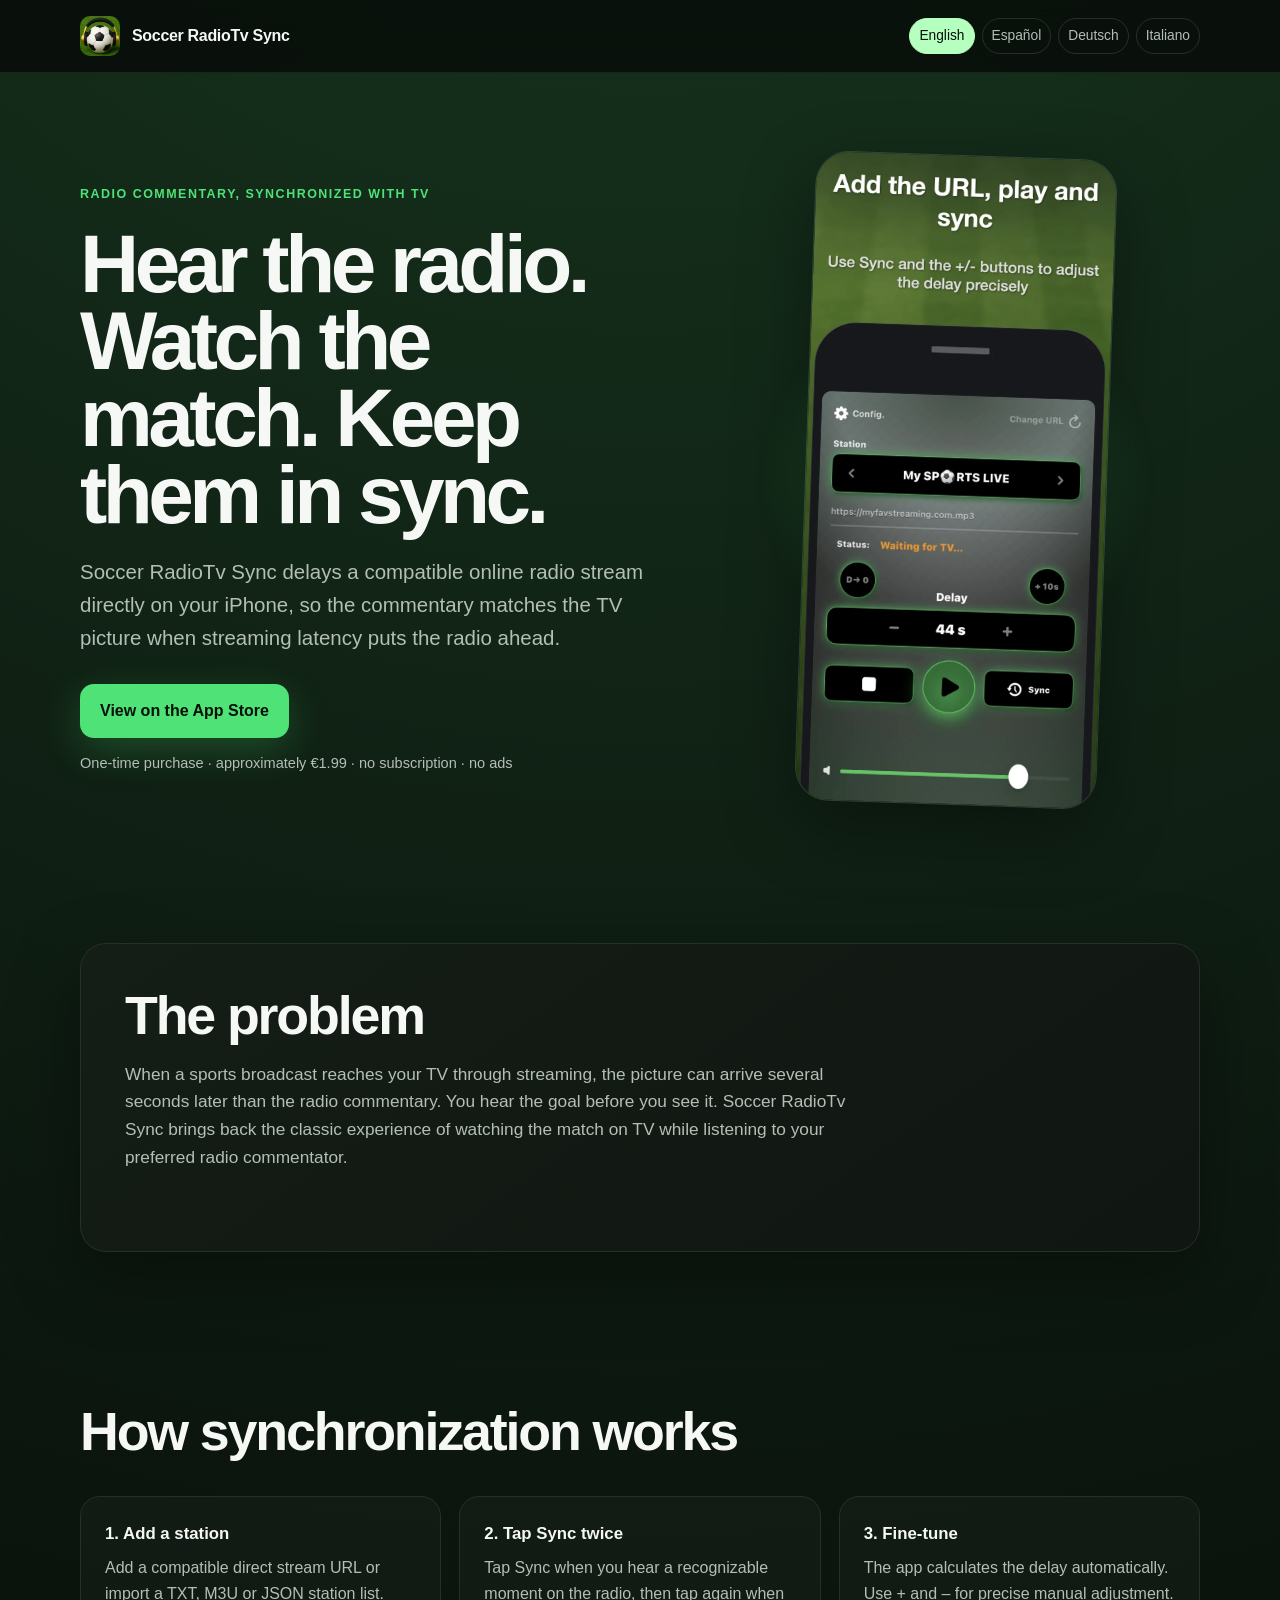
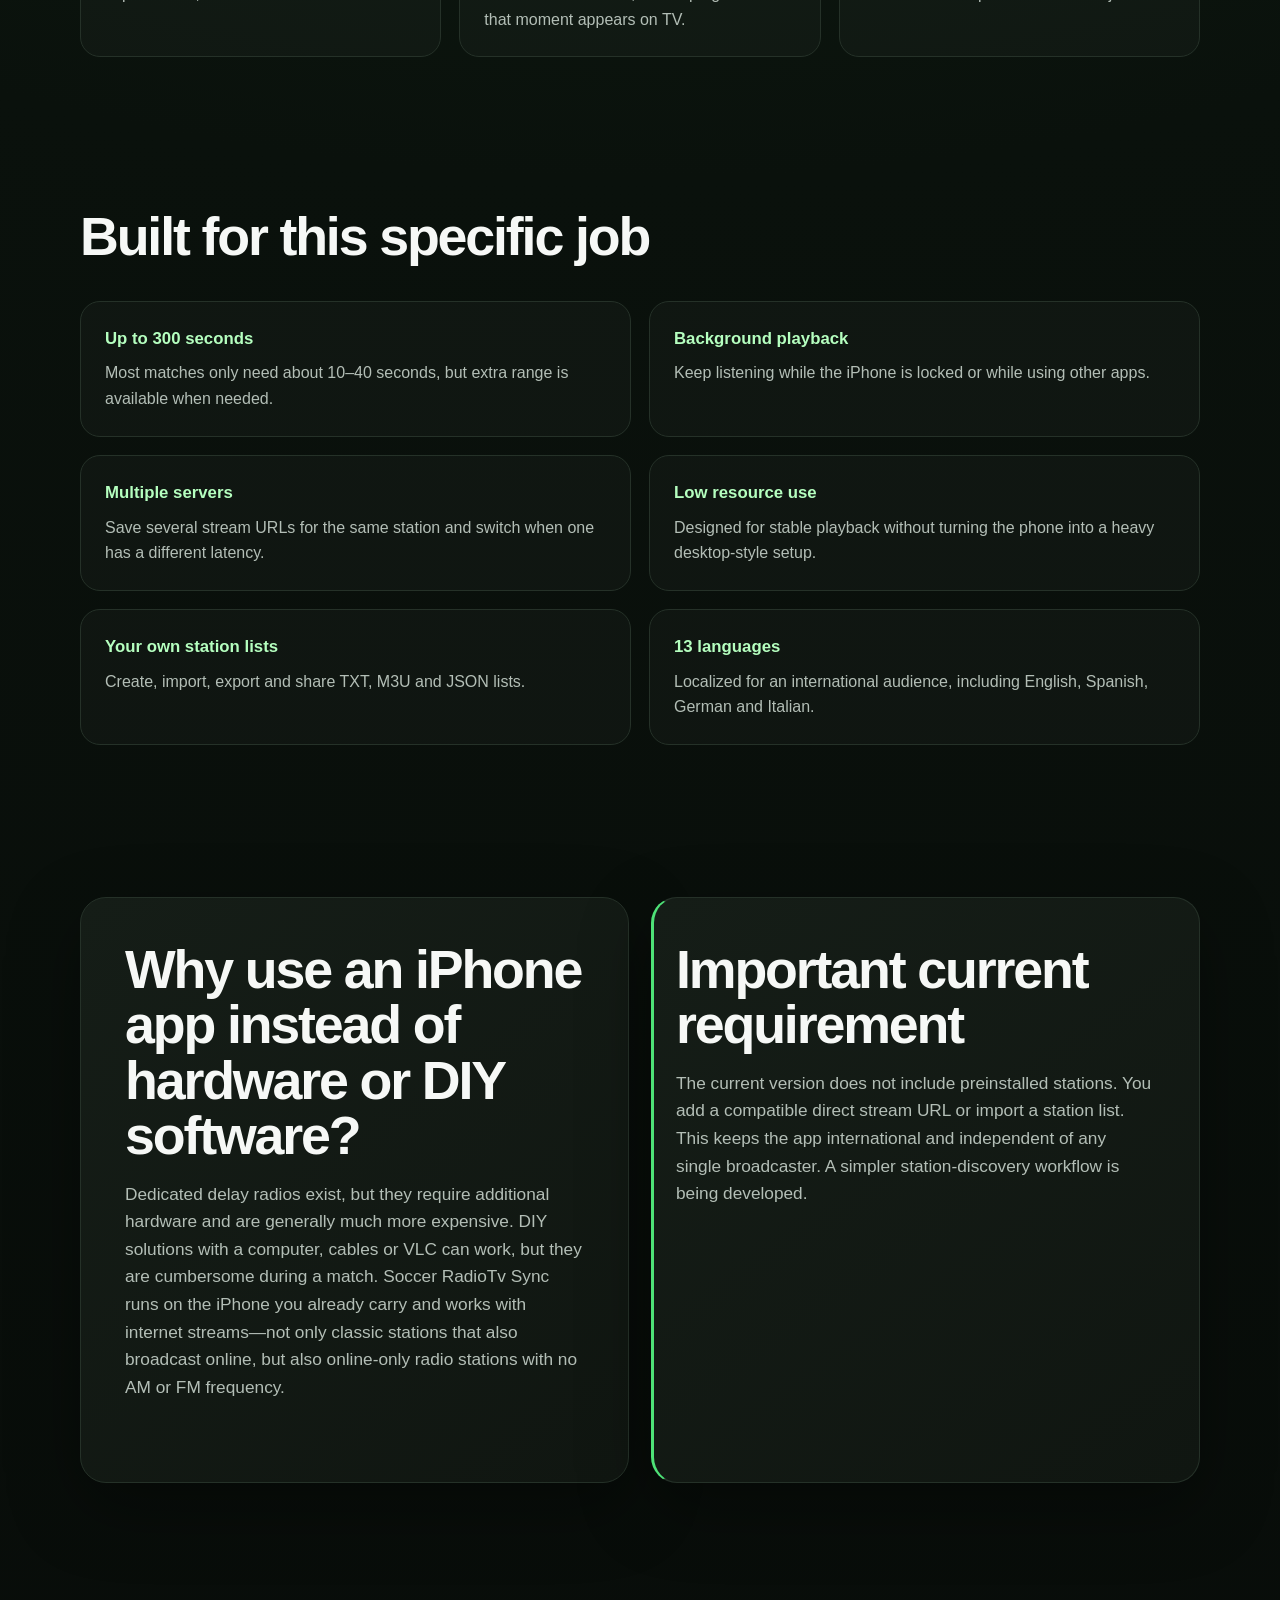
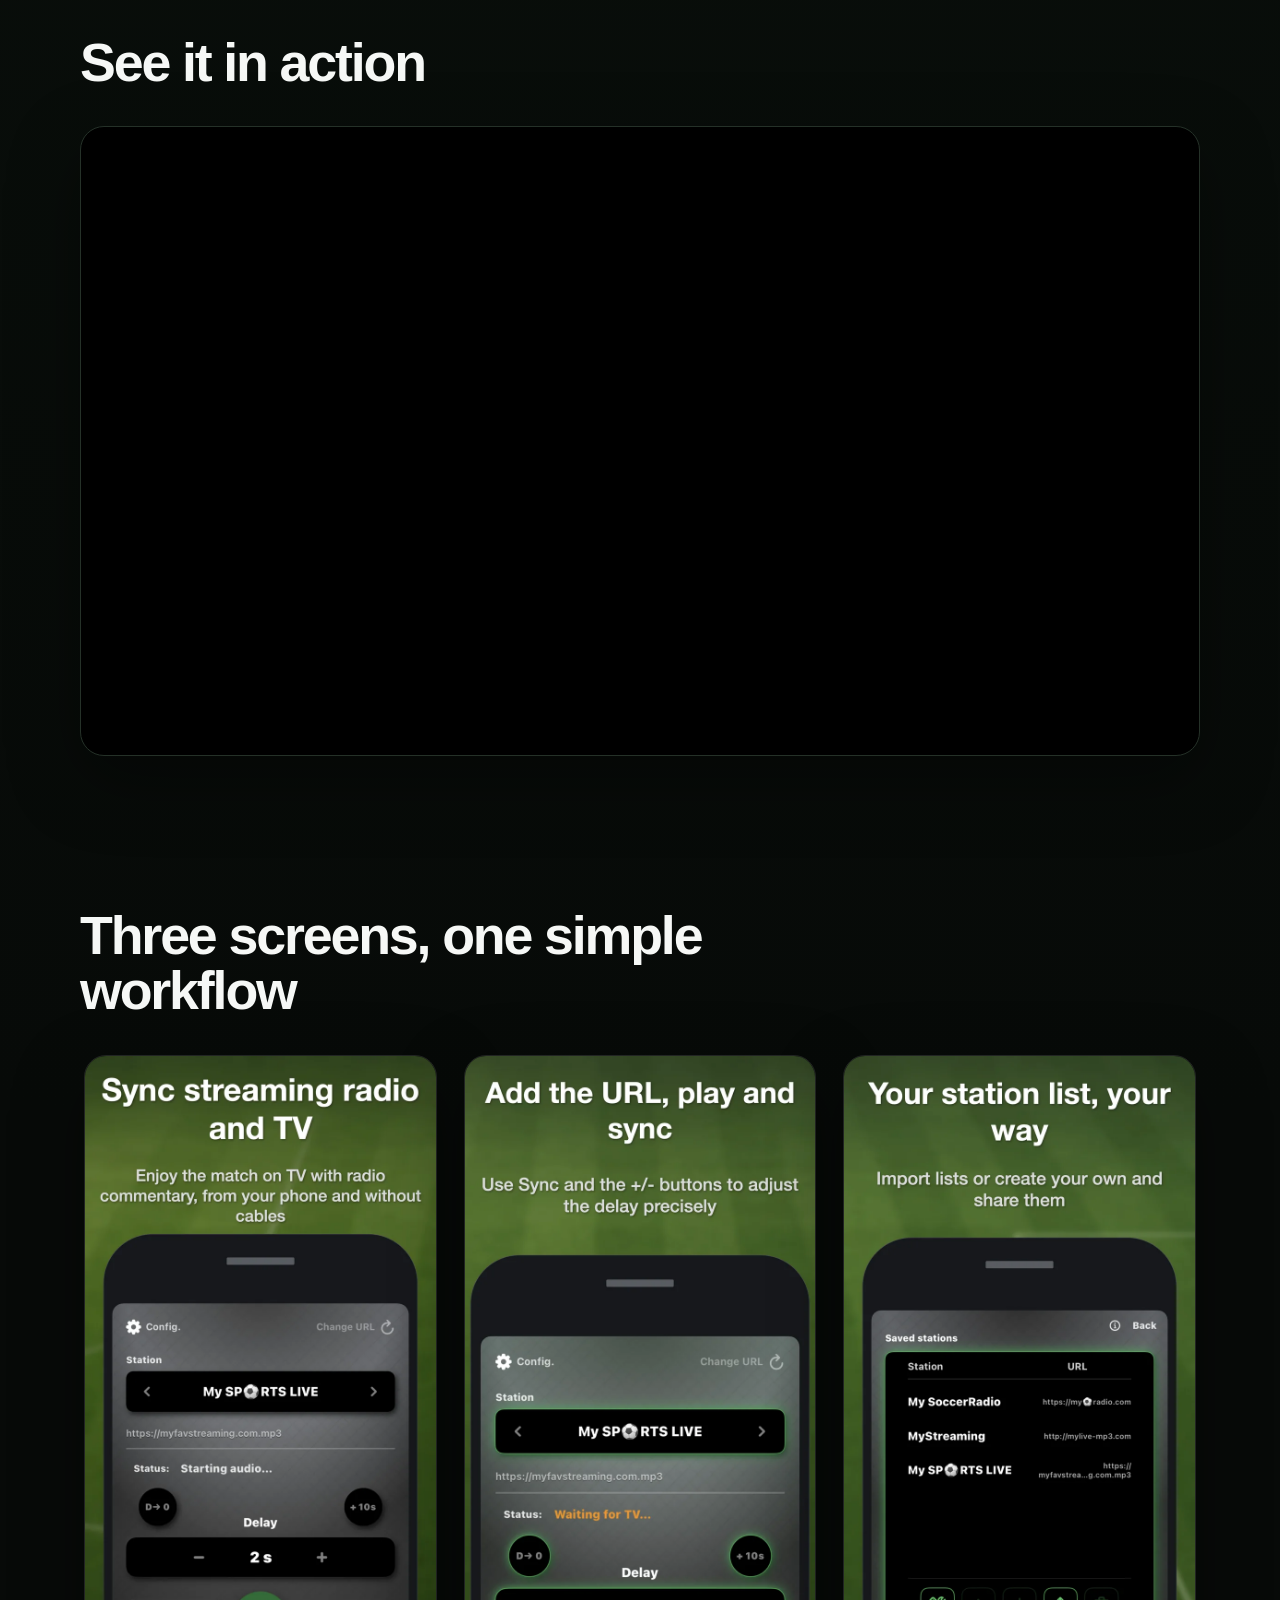
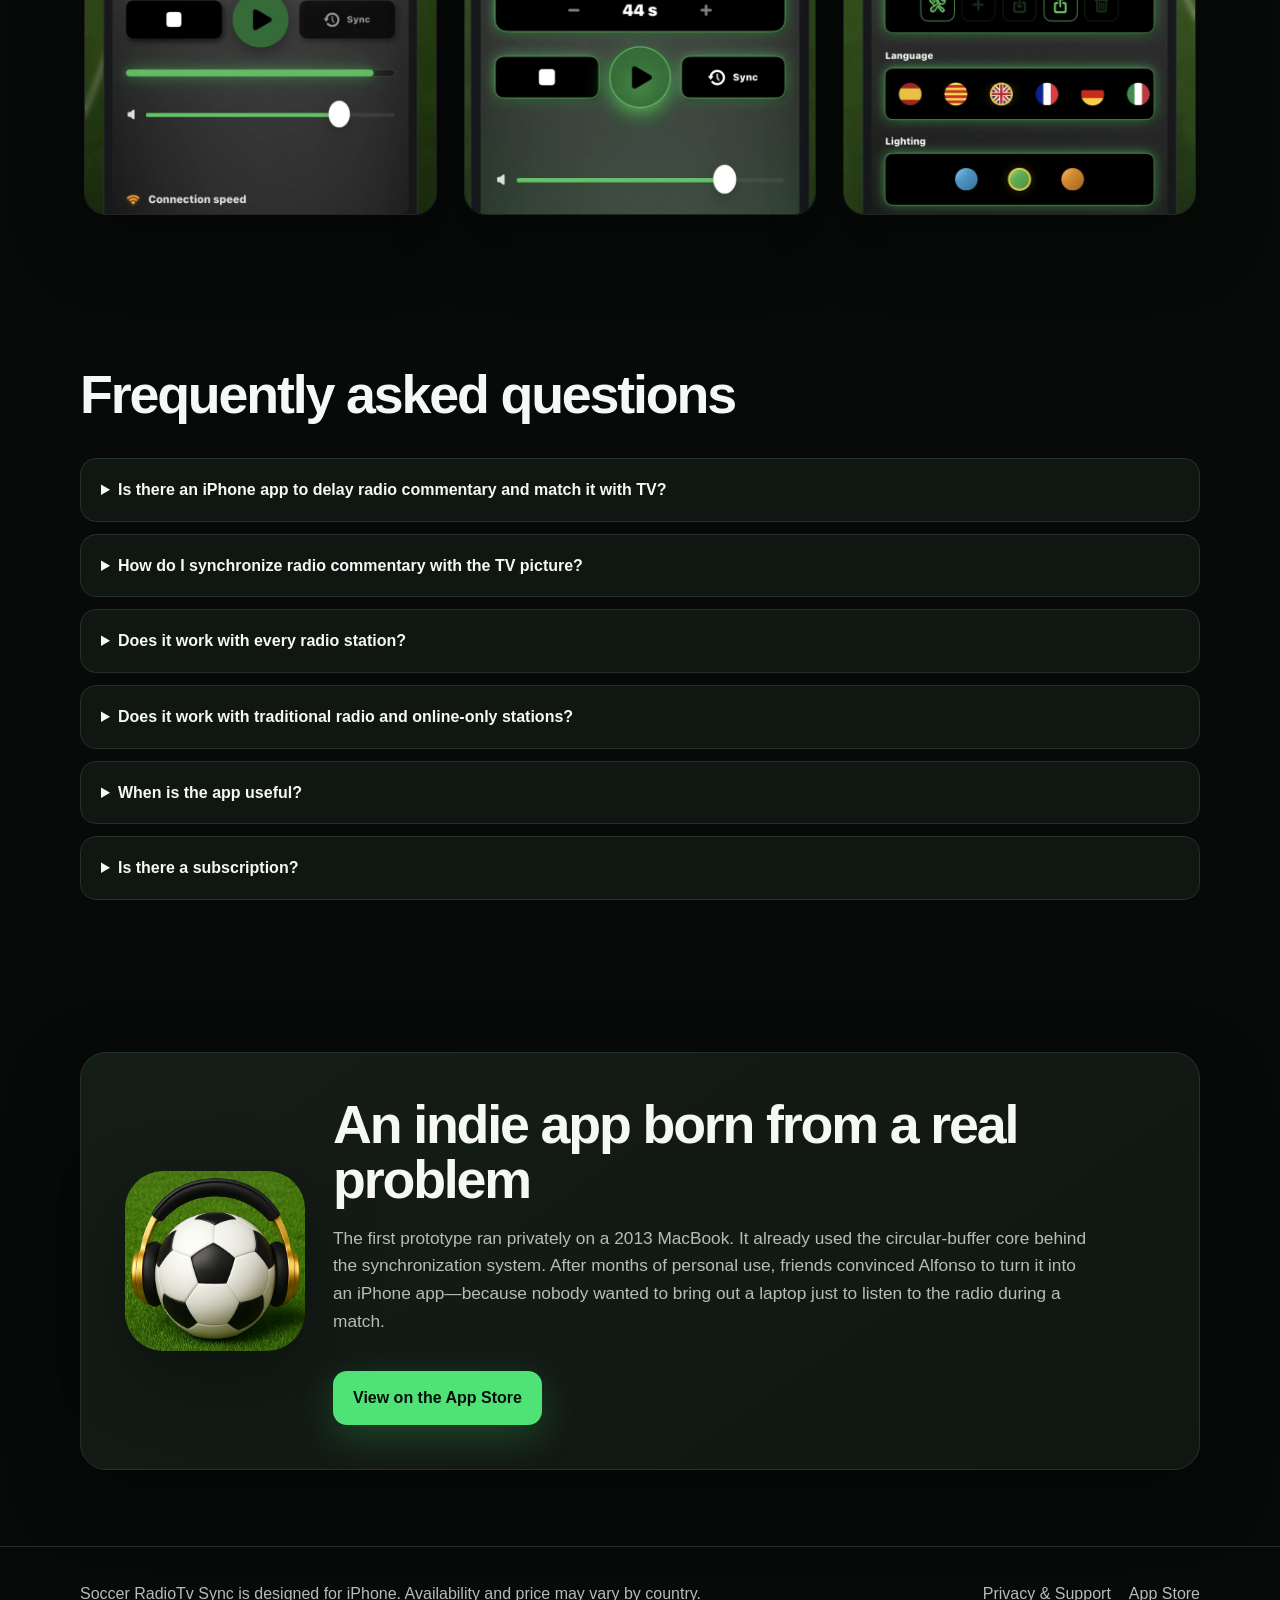
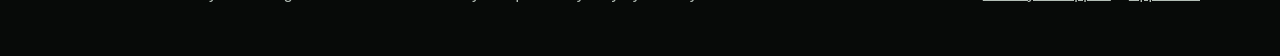
==== index.html @ be9661ef "Publish Soccer RadioTv Sync website" ====
<!doctype html>
<html lang="en">
<head>
<meta charset="utf-8">
<meta name="viewport" content="width=device-width,initial-scale=1">
<title>How to Delay Radio Commentary to Match TV | Soccer RadioTv Sync</title>
<meta name="description" content="Soccer RadioTv Sync delays an online radio stream on iPhone so sports commentary can match the TV picture. No extra hardware, cables or subscription.">
<link rel="canonical" href="https://soccerrtvs.github.io/">
<link rel="alternate" hreflang="en" href="https://soccerrtvs.github.io/">
<link rel="alternate" hreflang="es" href="https://soccerrtvs.github.io/es/">
<link rel="alternate" hreflang="de" href="https://soccerrtvs.github.io/de/">
<link rel="alternate" hreflang="it" href="https://soccerrtvs.github.io/it/">
<link rel="alternate" hreflang="x-default" href="https://soccerrtvs.github.io/">
<link rel="icon" href="assets/favicon.png">
<link rel="apple-touch-icon" href="assets/apple-touch-icon.png">
<link rel="stylesheet" href="assets/styles.css">
<meta property="og:type" content="website">
<meta property="og:title" content="How to Delay Radio Commentary to Match TV | Soccer RadioTv Sync">
<meta property="og:description" content="Soccer RadioTv Sync delays an online radio stream on iPhone so sports commentary can match the TV picture. No extra hardware, cables or subscription.">
<meta property="og:url" content="https://soccerrtvs.github.io/">
<meta property="og:image" content="https://soccerrtvs.github.io/assets/og/en.jpg">
<meta property="og:site_name" content="Soccer RadioTv Sync">
<meta name="twitter:card" content="summary_large_image">
<meta name="twitter:title" content="How to Delay Radio Commentary to Match TV | Soccer RadioTv Sync">
<meta name="twitter:description" content="Soccer RadioTv Sync delays an online radio stream on iPhone so sports commentary can match the TV picture. No extra hardware, cables or subscription.">
<meta name="twitter:image" content="https://soccerrtvs.github.io/assets/og/en.jpg">
<meta name="theme-color" content="#071008">
<script type="application/ld+json">{"@context": "https://schema.org", "@type": "SoftwareApplication", "name": "Soccer RadioTv Sync", "operatingSystem": "iOS", "applicationCategory": "EntertainmentApplication", "description": "Soccer RadioTv Sync delays an online radio stream on iPhone so sports commentary can match the TV picture. No extra hardware, cables or subscription.", "url": "https://soccerrtvs.github.io/", "downloadUrl": "https://apps.apple.com/app/soccer-radiotv-sync/id6762045807", "image": "https://soccerrtvs.github.io/assets/icon-512.webp", "offers": {"@type": "Offer", "price": "1.99", "priceCurrency": "EUR", "availability": "https://schema.org/InStock"}, "author": {"@type": "Person", "name": "Alfonso"}}</script>
<script type="application/ld+json">{"@context": "https://schema.org", "@type": "FAQPage", "mainEntity": [{"@type": "Question", "name": "Is there an iPhone app to delay radio commentary and match it with TV?", "acceptedAnswer": {"@type": "Answer", "text": "Yes. Soccer RadioTv Sync plays a compatible online radio stream and applies an adjustable delay directly on the iPhone."}}, {"@type": "Question", "name": "How do I synchronize radio commentary with the TV picture?", "acceptedAnswer": {"@type": "Answer", "text": "Tap Sync when you hear a recognizable moment on the radio, then tap it again when the same moment appears on TV. The app calculates the delay, and you can fine-tune it with + and –."}}, {"@type": "Question", "name": "Does it work with every radio station?", "acceptedAnswer": {"@type": "Answer", "text": "It works with compatible direct online stream URLs. The current version does not include stations, so you add a URL or import a list."}}, {"@type": "Question", "name": "Does it work with traditional radio and online-only stations?", "acceptedAnswer": {"@type": "Answer", "text": "It works with internet streams. That includes traditional broadcasters that publish an online stream and online-only stations that have no AM or FM frequency."}}, {"@type": "Question", "name": "When is the app useful?", "acceptedAnswer": {"@type": "Answer", "text": "It is designed for situations where radio commentary reaches you before the TV picture, which is common when the television broadcast has streaming latency."}}, {"@type": "Question", "name": "Is there a subscription?", "acceptedAnswer": {"@type": "Answer", "text": "No. The current version is a one-time purchase with no advertising and no account requirement."}}]}</script>
</head>
<body>
<a class="skip" href="#main">Skip to content</a>
<header class="topbar"><div class="wrap topinner">
<a class="brand" href="./index.html"><img src="assets/icon-512.webp" alt="" width="40" height="40"><span>Soccer RadioTv Sync</span></a>
<nav class="langs" aria-label="Language"><a href="./index.html" aria-current="page">English</a><a href="./es/index.html" >Español</a><a href="./de/index.html" >Deutsch</a><a href="./it/index.html" >Italiano</a></nav>
</div></header>
<main id="main">
<section class="hero"><div class="wrap hero-grid"><div>
<div class="eyebrow">Radio commentary, synchronized with TV</div>
<h1>Hear the radio. Watch the match. Keep them in sync.</h1>
<p class="lead">Soccer RadioTv Sync delays a compatible online radio stream directly on your iPhone, so the commentary matches the TV picture when streaming latency puts the radio ahead.</p>
<div class="actions"><a class="btn" href="https://apps.apple.com/app/soccer-radiotv-sync/id6762045807" rel="noopener">View on the App Store</a><span class="micro">One-time purchase · approximately €1.99 · no subscription · no ads</span></div>
</div><div class="phone-stage"><div class="glow"></div><img class="hero-shot" decoding="async" src="assets/en/screenshot-2.webp" alt="Synchronization mode waiting for the TV picture" width="760" height="1644"></div></div></section>
<section><div class="wrap"><div class="panel"><div class="section-head"><h2>The problem</h2><p>When a sports broadcast reaches your TV through streaming, the picture can arrive several seconds later than the radio commentary. You hear the goal before you see it. Soccer RadioTv Sync brings back the classic experience of watching the match on TV while listening to your preferred radio commentator.</p></div></div></div></section>
<section><div class="wrap"><div class="section-head"><h2>How synchronization works</h2></div><div class="steps">
<article class="step"><h3>1. Add a station</h3><p>Add a compatible direct stream URL or import a TXT, M3U or JSON station list.</p></article>
<article class="step"><h3>2. Tap Sync twice</h3><p>Tap Sync when you hear a recognizable moment on the radio, then tap again when that moment appears on TV.</p></article>
<article class="step"><h3>3. Fine-tune</h3><p>The app calculates the delay automatically. Use + and – for precise manual adjustment.</p></article>
</div></div></section>
<section><div class="wrap"><div class="section-head"><h2>Built for this specific job</h2></div><div class="features"><article class="feature"><h3>Up to 300 seconds</h3><p>Most matches only need about 10–40 seconds, but extra range is available when needed.</p></article><article class="feature"><h3>Background playback</h3><p>Keep listening while the iPhone is locked or while using other apps.</p></article><article class="feature"><h3>Multiple servers</h3><p>Save several stream URLs for the same station and switch when one has a different latency.</p></article><article class="feature"><h3>Low resource use</h3><p>Designed for stable playback without turning the phone into a heavy desktop-style setup.</p></article><article class="feature"><h3>Your own station lists</h3><p>Create, import, export and share TXT, M3U and JSON lists.</p></article><article class="feature"><h3>13 languages</h3><p>Localized for an international audience, including English, Spanish, German and Italian.</p></article></div></div></section>
<section><div class="wrap split"><div class="panel"><div class="section-head"><h2>Why use an iPhone app instead of hardware or DIY software?</h2><p>Dedicated delay radios exist, but they require additional hardware and are generally much more expensive. DIY solutions with a computer, cables or VLC can work, but they are cumbersome during a match. Soccer RadioTv Sync runs on the iPhone you already carry and works with internet streams—not only classic stations that also broadcast online, but also online-only radio stations with no AM or FM frequency.</p></div></div><div class="panel note"><div class="section-head"><h2>Important current requirement</h2><p>The current version does not include preinstalled stations. You add a compatible direct stream URL or import a station list. This keeps the app international and independent of any single broadcaster. A simpler station-discovery workflow is being developed.</p></div></div></div></section>
<section><div class="wrap"><div class="section-head"><h2>See it in action</h2></div><div class="video"><iframe src="https://www.youtube-nocookie.com/embed/eA2_6U5neW4" title="Soccer RadioTv Sync" loading="lazy" allow="accelerometer; autoplay; clipboard-write; encrypted-media; gyroscope; picture-in-picture; web-share" allowfullscreen></iframe></div></div></section>
<section><div class="wrap"><div class="section-head"><h2>Three screens, one simple workflow</h2></div><div class="gallery"><img src="assets/en/screenshot-1.webp" alt="Main playback screen with delay controls" loading="lazy" decoding="async" width="760" height="1644"><img src="assets/en/screenshot-2.webp" alt="Synchronization mode waiting for the TV picture" loading="lazy" decoding="async" width="760" height="1644"><img src="assets/en/screenshot-3.webp" alt="Saved station list and settings" loading="lazy" decoding="async" width="760" height="1644"></div></div></section>
<section><div class="wrap"><div class="section-head"><h2>Frequently asked questions</h2></div><div class="faq"><details><summary>Is there an iPhone app to delay radio commentary and match it with TV?</summary><p>Yes. Soccer RadioTv Sync plays a compatible online radio stream and applies an adjustable delay directly on the iPhone.</p></details><details><summary>How do I synchronize radio commentary with the TV picture?</summary><p>Tap Sync when you hear a recognizable moment on the radio, then tap it again when the same moment appears on TV. The app calculates the delay, and you can fine-tune it with + and –.</p></details><details><summary>Does it work with every radio station?</summary><p>It works with compatible direct online stream URLs. The current version does not include stations, so you add a URL or import a list.</p></details><details><summary>Does it work with traditional radio and online-only stations?</summary><p>It works with internet streams. That includes traditional broadcasters that publish an online stream and online-only stations that have no AM or FM frequency.</p></details><details><summary>When is the app useful?</summary><p>It is designed for situations where radio commentary reaches you before the TV picture, which is common when the television broadcast has streaming latency.</p></details><details><summary>Is there a subscription?</summary><p>No. The current version is a one-time purchase with no advertising and no account requirement.</p></details></div></div></section>
<section><div class="wrap"><div class="panel origin"><img src="assets/icon-512.webp" alt="Soccer RadioTv Sync app icon" width="180" height="180"><div><div class="section-head"><h2>An indie app born from a real problem</h2><p>The first prototype ran privately on a 2013 MacBook. It already used the circular-buffer core behind the synchronization system. After months of personal use, friends convinced Alfonso to turn it into an iPhone app—because nobody wanted to bring out a laptop just to listen to the radio during a match.</p></div><a class="btn" href="https://apps.apple.com/app/soccer-radiotv-sync/id6762045807" rel="noopener">View on the App Store</a></div></div></div></section>
</main>
<footer><div class="wrap foot"><div>Soccer RadioTv Sync is designed for iPhone. Availability and price may vary by country.</div><div class="footlinks"><a href="https://soccerrtvs.github.io/SoccerRadioTvSync/">Privacy &amp; Support</a><a href="https://apps.apple.com/app/soccer-radiotv-sync/id6762045807">App Store</a></div></div></footer>
</body></html>
---- assets/styles.css ----
:root{--bg:#070a08;--panel:#101611;--panel2:#151d17;--text:#f6f8f6;--muted:#b3beb6;--green:#4ee277;--green2:#b5ffbf;--line:#253128;--shadow:0 24px 70px rgba(0,0,0,.35)}
*{box-sizing:border-box}html{scroll-behavior:smooth}body{margin:0;background:radial-gradient(circle at 50% -10%,#193a21 0,#0a110c 34%,var(--bg) 70%);color:var(--text);font-family:-apple-system,BlinkMacSystemFont,"Segoe UI",Inter,Roboto,Helvetica,Arial,sans-serif;line-height:1.6}.wrap{width:min(1120px,calc(100% - 36px));margin:auto}a{color:inherit}.topbar{position:sticky;top:0;z-index:20;background:rgba(7,10,8,.78);backdrop-filter:blur(18px);border-bottom:1px solid rgba(255,255,255,.08)}.topinner{height:72px;display:flex;align-items:center;justify-content:space-between;gap:20px}.brand{display:flex;align-items:center;gap:12px;text-decoration:none;font-weight:800;letter-spacing:-.02em}.brand img{width:40px;height:40px;border-radius:10px}.langs{display:flex;gap:7px;flex-wrap:wrap;justify-content:flex-end}.langs a{padding:6px 9px;border:1px solid var(--line);border-radius:999px;text-decoration:none;color:var(--muted);font-size:.86rem}.langs a[aria-current="page"],.langs a:hover{color:#071008;background:var(--green2);border-color:var(--green2)}.hero{padding:82px 0 62px}.hero-grid{display:grid;grid-template-columns:1.08fr .92fr;align-items:center;gap:58px}.eyebrow{color:var(--green);font-weight:800;text-transform:uppercase;letter-spacing:.12em;font-size:.78rem}.hero h1{font-size:clamp(2.7rem,6.4vw,5.7rem);line-height:.94;margin:.25em 0 .28em;letter-spacing:-.055em;max-width:800px}.lead{font-size:clamp(1.06rem,2vw,1.28rem);color:var(--muted);max-width:730px}.actions{display:flex;align-items:center;gap:14px;flex-wrap:wrap;margin-top:30px}.btn{display:inline-flex;align-items:center;justify-content:center;text-decoration:none;font-weight:800;padding:14px 20px;border-radius:14px;background:var(--green);color:#061008;box-shadow:0 12px 38px rgba(78,226,119,.22)}.micro{color:var(--muted);font-size:.91rem}.phone-stage{position:relative;min-height:590px;display:flex;align-items:center;justify-content:center}.glow{position:absolute;width:390px;height:390px;background:radial-gradient(circle,rgba(78,226,119,.32),rgba(78,226,119,0) 70%);filter:blur(8px)}.hero-shot{position:relative;width:auto;max-width:85%;max-height:650px;height:auto;object-fit:contain;border-radius:34px;box-shadow:var(--shadow);transform:rotate(2deg);border:1px solid rgba(255,255,255,.13)}section{padding:76px 0}.section-head{max-width:760px;margin-bottom:36px}.section-head h2{font-size:clamp(2rem,4.2vw,3.6rem);line-height:1.03;letter-spacing:-.04em;margin:0 0 12px}.section-head p{color:var(--muted);font-size:1.08rem}.panel{background:linear-gradient(145deg,var(--panel2),var(--panel));border:1px solid var(--line);border-radius:26px;padding:clamp(24px,4vw,44px);box-shadow:var(--shadow)}.steps,.features{display:grid;grid-template-columns:repeat(3,1fr);gap:18px}.step,.feature{background:rgba(255,255,255,.025);border:1px solid var(--line);border-radius:20px;padding:24px}.step h3,.feature h3{margin:0 0 8px;font-size:1.05rem}.step p,.feature p{margin:0;color:var(--muted)}.features{grid-template-columns:repeat(2,1fr)}.feature h3{color:var(--green2)}.split{display:grid;grid-template-columns:1fr 1fr;gap:22px}.note{border-left:3px solid var(--green);padding-left:22px}.video{position:relative;aspect-ratio:16/9;border-radius:24px;overflow:hidden;border:1px solid var(--line);box-shadow:var(--shadow);background:#000}.video iframe{position:absolute;inset:0;width:100%;height:100%;border:0}.gallery{display:grid;grid-template-columns:repeat(3,1fr);gap:18px}.gallery img{width:auto;max-width:100%;height:auto;max-height:760px;object-fit:contain;display:block;margin-inline:auto;border-radius:22px;border:1px solid rgba(255,255,255,.11);box-shadow:var(--shadow)}.faq{display:grid;gap:12px}.faq details{background:var(--panel);border:1px solid var(--line);border-radius:16px;padding:18px 20px}.faq summary{font-weight:800;cursor:pointer}.faq p{color:var(--muted);margin:12px 0 0}.origin{display:grid;grid-template-columns:180px 1fr;align-items:center;gap:28px}.origin img{width:180px;border-radius:38px;box-shadow:var(--shadow)}footer{border-top:1px solid var(--line);padding:34px 0 50px;color:var(--muted)}.foot{display:flex;align-items:center;justify-content:space-between;gap:20px;flex-wrap:wrap}.footlinks{display:flex;gap:18px}.foot a:hover{color:white}.skip{position:absolute;left:-9999px}.skip:focus{left:12px;top:12px;z-index:100;padding:10px;background:white;color:black}
@media(max-width:860px){.hero-grid,.split{grid-template-columns:1fr}.phone-stage{min-height:auto;padding-top:18px}.hero-shot{max-width:82%;max-height:620px}.steps{grid-template-columns:1fr}.features{grid-template-columns:1fr}.gallery{gap:10px}.origin{grid-template-columns:100px 1fr}.origin img{width:100px;border-radius:24px}.hero{padding-top:58px}.topinner{height:auto;min-height:68px;padding:10px 0}.brand span{display:none}}
@media(max-width:580px){.wrap{width:min(100% - 24px,1120px)}.hero h1{font-size:3rem}.gallery{grid-template-columns:1fr}.gallery img{width:auto;max-width:min(100%,420px);height:auto;margin:auto}.origin{grid-template-columns:1fr}.origin img{width:110px}.langs a{font-size:.78rem;padding:5px 7px}.micro{width:100%}}
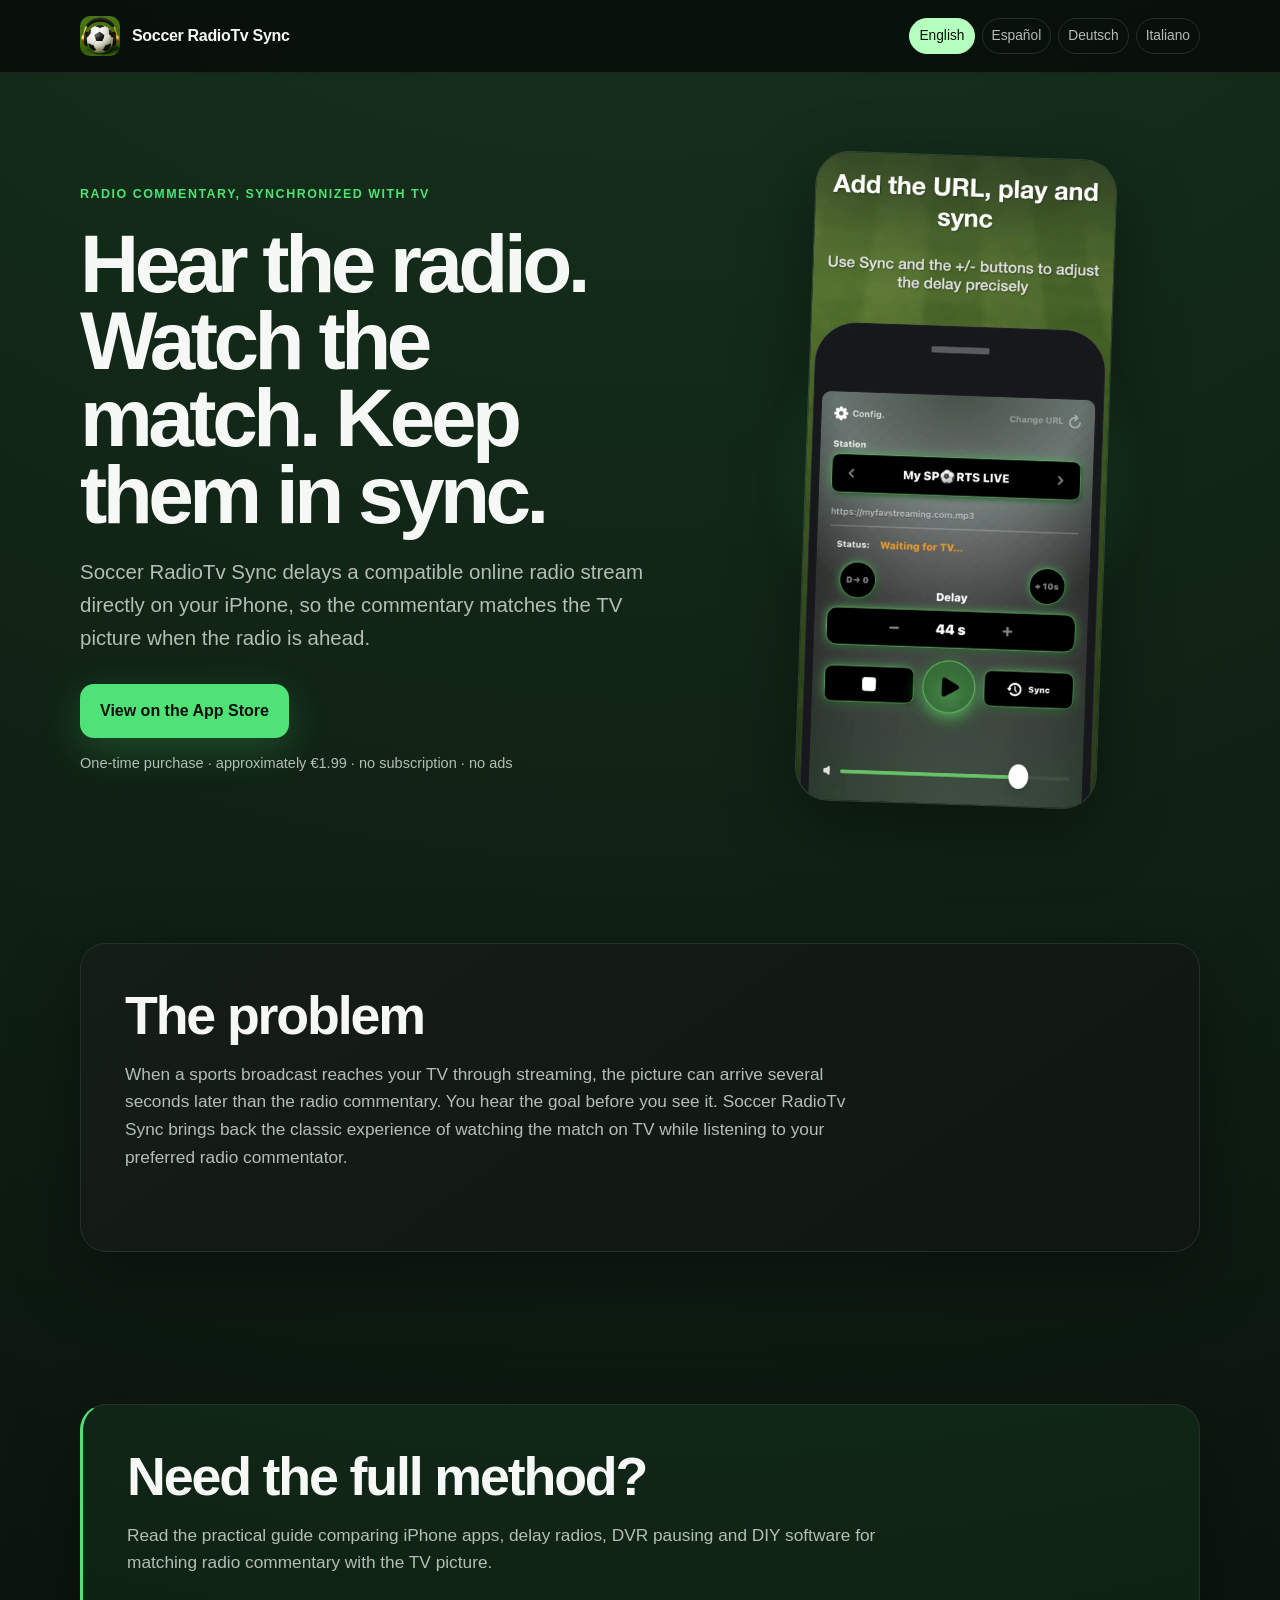
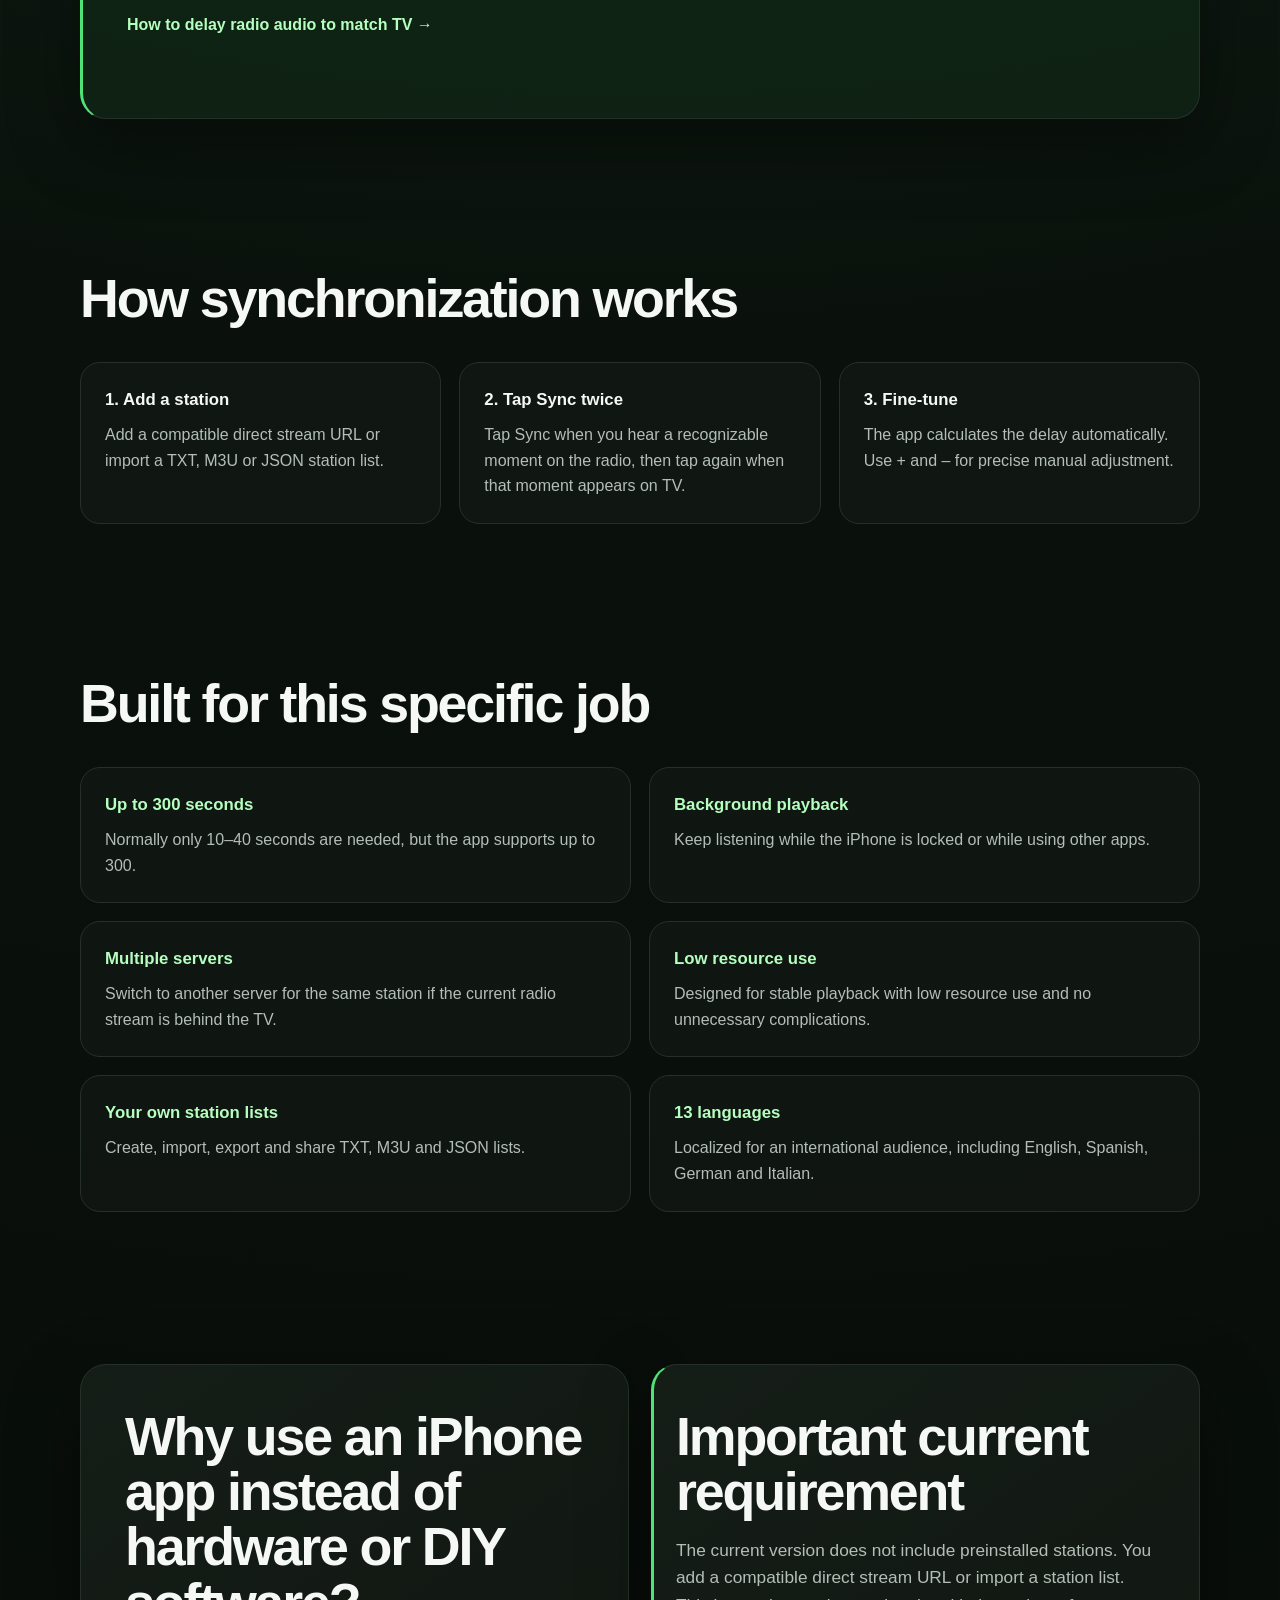
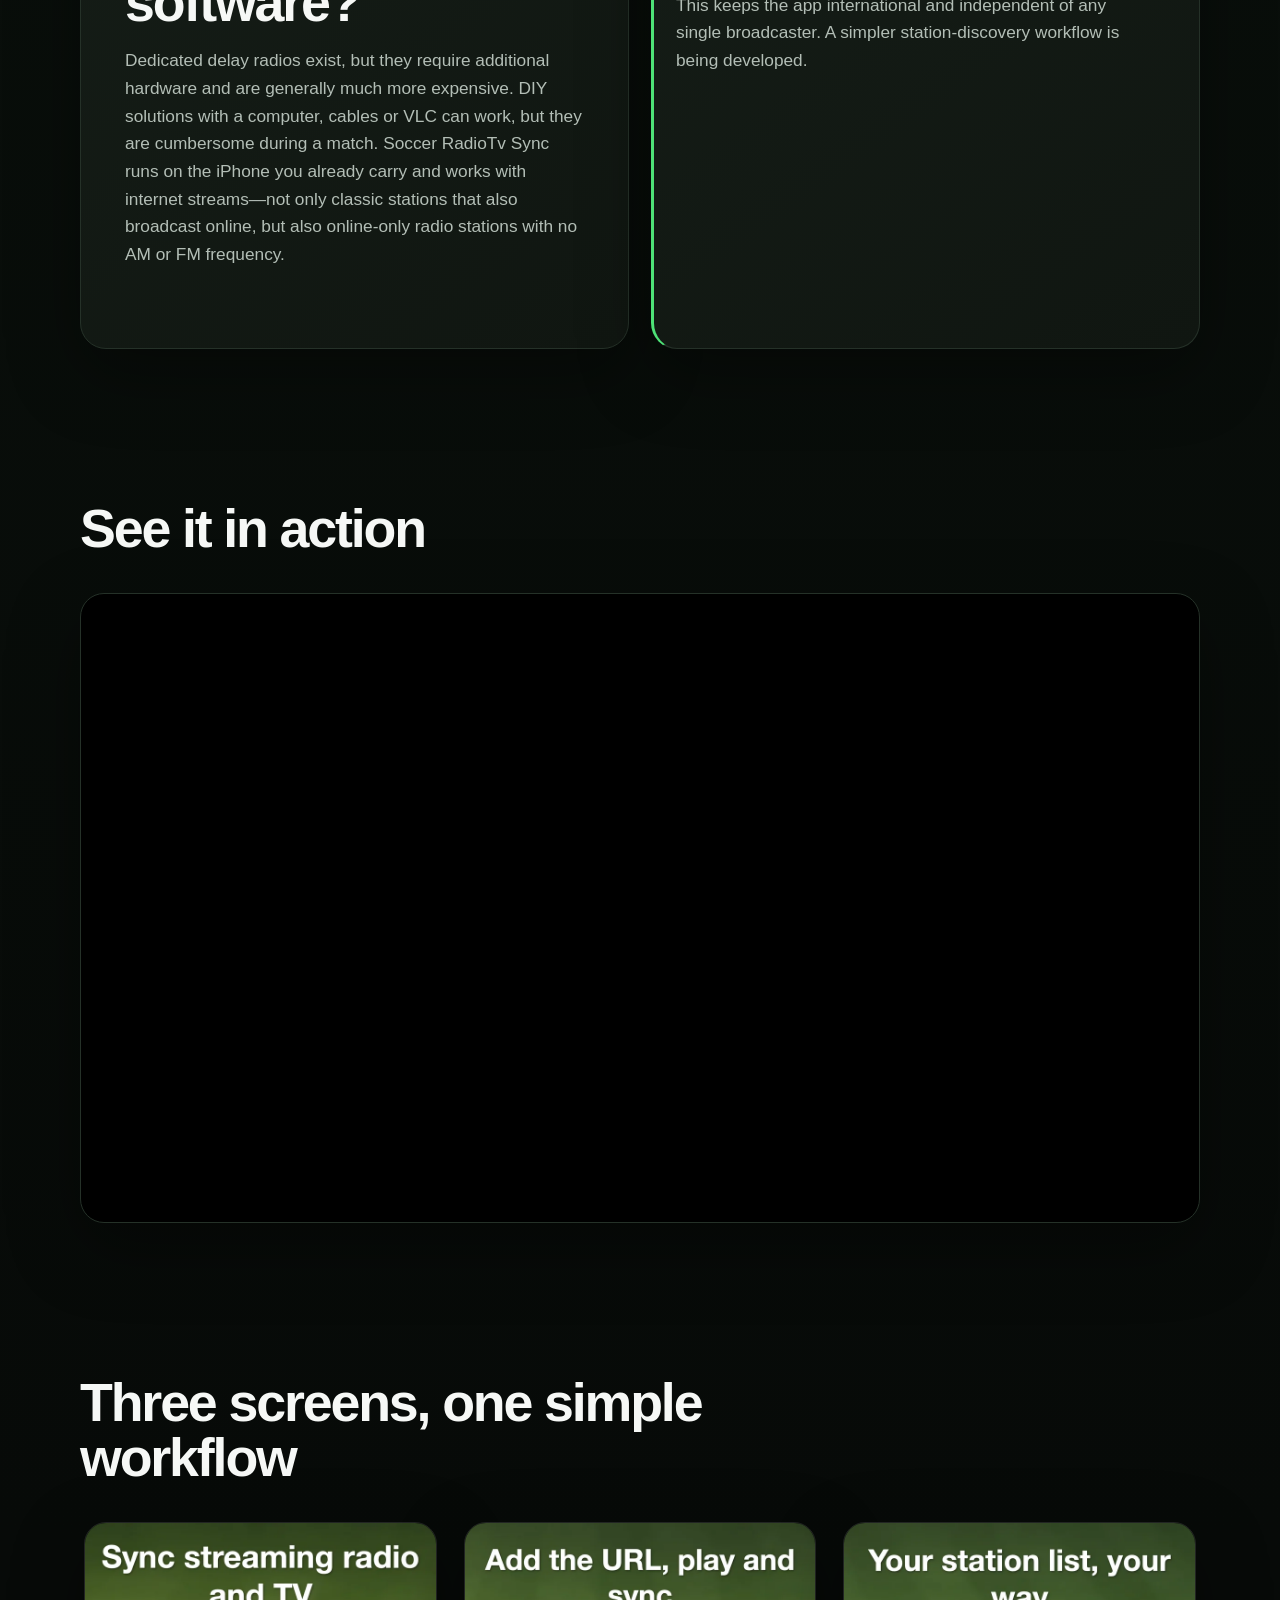
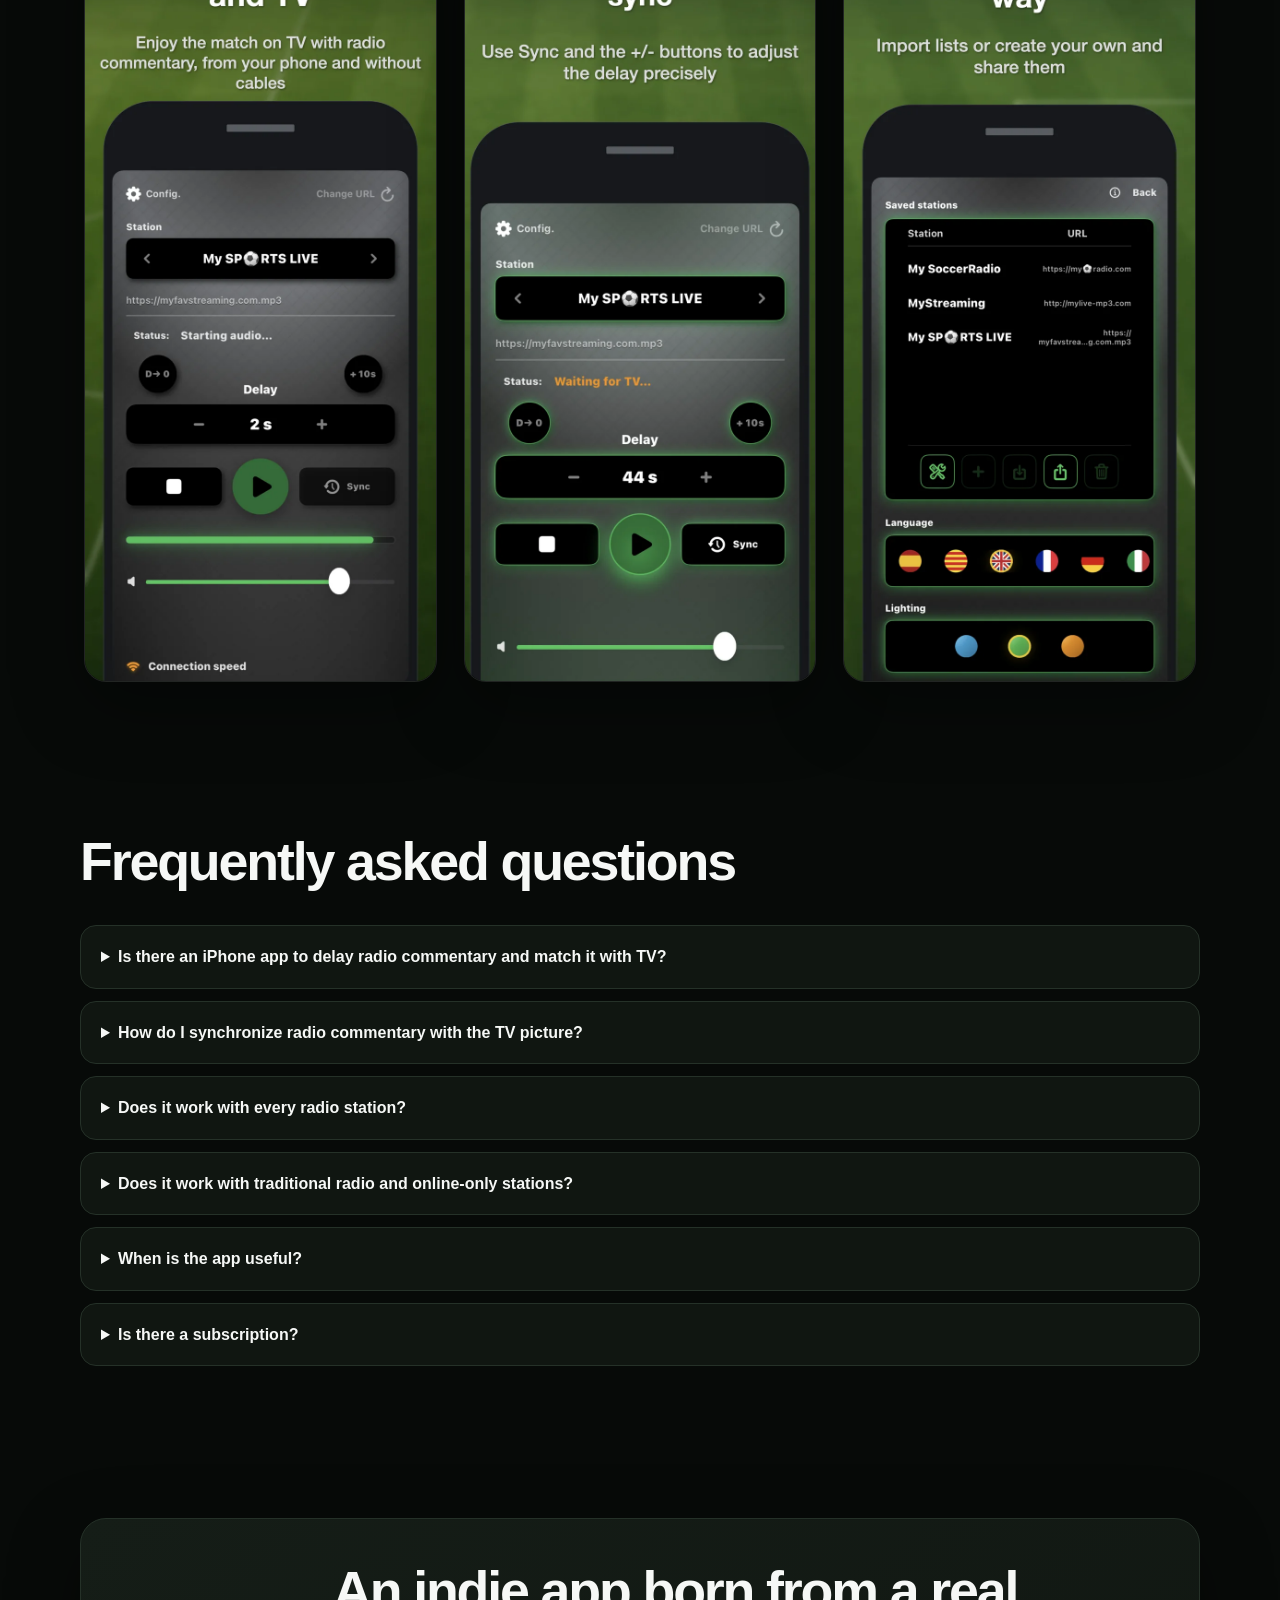
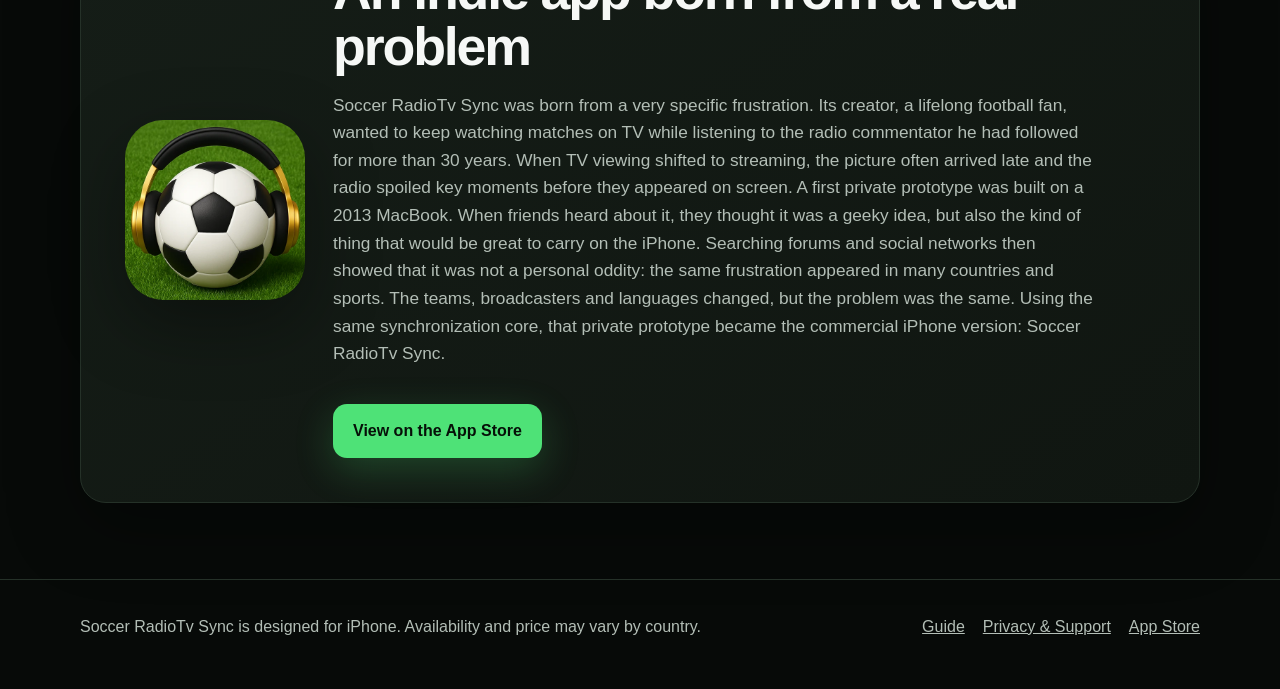
==== commit 7c3029d0: "Refine app story and texts" ====
--- a/index.html
+++ b/index.html
@@ -38,21 +38,22 @@
 <section class="hero"><div class="wrap hero-grid"><div>
 <div class="eyebrow">Radio commentary, synchronized with TV</div>
 <h1>Hear the radio. Watch the match. Keep them in sync.</h1>
-<p class="lead">Soccer RadioTv Sync delays a compatible online radio stream directly on your iPhone, so the commentary matches the TV picture when streaming latency puts the radio ahead.</p>
+<p class="lead">Soccer RadioTv Sync delays a compatible online radio stream directly on your iPhone, so the commentary matches the TV picture when the radio is ahead.</p>
 <div class="actions"><a class="btn" href="https://apps.apple.com/app/soccer-radiotv-sync/id6762045807" rel="noopener">View on the App Store</a><span class="micro">One-time purchase · approximately €1.99 · no subscription · no ads</span></div>
 </div><div class="phone-stage"><div class="glow"></div><img class="hero-shot" decoding="async" src="assets/en/screenshot-2.webp" alt="Synchronization mode waiting for the TV picture" width="760" height="1644"></div></div></section>
 <section><div class="wrap"><div class="panel"><div class="section-head"><h2>The problem</h2><p>When a sports broadcast reaches your TV through streaming, the picture can arrive several seconds later than the radio commentary. You hear the goal before you see it. Soccer RadioTv Sync brings back the classic experience of watching the match on TV while listening to your preferred radio commentator.</p></div></div></div></section>
+<section><div class="wrap"><div class="panel guide-callout"><div class="section-head"><h2>Need the full method?</h2><p>Read the practical guide comparing iPhone apps, delay radios, DVR pausing and DIY software for matching radio commentary with the TV picture.</p><a class="related-guide" href="./how-to-delay-radio-audio-to-match-tv/">How to delay radio audio to match TV →</a></div></div></div></section>
 <section><div class="wrap"><div class="section-head"><h2>How synchronization works</h2></div><div class="steps">
 <article class="step"><h3>1. Add a station</h3><p>Add a compatible direct stream URL or import a TXT, M3U or JSON station list.</p></article>
 <article class="step"><h3>2. Tap Sync twice</h3><p>Tap Sync when you hear a recognizable moment on the radio, then tap again when that moment appears on TV.</p></article>
 <article class="step"><h3>3. Fine-tune</h3><p>The app calculates the delay automatically. Use + and – for precise manual adjustment.</p></article>
 </div></div></section>
-<section><div class="wrap"><div class="section-head"><h2>Built for this specific job</h2></div><div class="features"><article class="feature"><h3>Up to 300 seconds</h3><p>Most matches only need about 10–40 seconds, but extra range is available when needed.</p></article><article class="feature"><h3>Background playback</h3><p>Keep listening while the iPhone is locked or while using other apps.</p></article><article class="feature"><h3>Multiple servers</h3><p>Save several stream URLs for the same station and switch when one has a different latency.</p></article><article class="feature"><h3>Low resource use</h3><p>Designed for stable playback without turning the phone into a heavy desktop-style setup.</p></article><article class="feature"><h3>Your own station lists</h3><p>Create, import, export and share TXT, M3U and JSON lists.</p></article><article class="feature"><h3>13 languages</h3><p>Localized for an international audience, including English, Spanish, German and Italian.</p></article></div></div></section>
+<section><div class="wrap"><div class="section-head"><h2>Built for this specific job</h2></div><div class="features"><article class="feature"><h3>Up to 300 seconds</h3><p>Normally only 10–40 seconds are needed, but the app supports up to 300.</p></article><article class="feature"><h3>Background playback</h3><p>Keep listening while the iPhone is locked or while using other apps.</p></article><article class="feature"><h3>Multiple servers</h3><p>Switch to another server for the same station if the current radio stream is behind the TV.</p></article><article class="feature"><h3>Low resource use</h3><p>Designed for stable playback with low resource use and no unnecessary complications.</p></article><article class="feature"><h3>Your own station lists</h3><p>Create, import, export and share TXT, M3U and JSON lists.</p></article><article class="feature"><h3>13 languages</h3><p>Localized for an international audience, including English, Spanish, German and Italian.</p></article></div></div></section>
 <section><div class="wrap split"><div class="panel"><div class="section-head"><h2>Why use an iPhone app instead of hardware or DIY software?</h2><p>Dedicated delay radios exist, but they require additional hardware and are generally much more expensive. DIY solutions with a computer, cables or VLC can work, but they are cumbersome during a match. Soccer RadioTv Sync runs on the iPhone you already carry and works with internet streams—not only classic stations that also broadcast online, but also online-only radio stations with no AM or FM frequency.</p></div></div><div class="panel note"><div class="section-head"><h2>Important current requirement</h2><p>The current version does not include preinstalled stations. You add a compatible direct stream URL or import a station list. This keeps the app international and independent of any single broadcaster. A simpler station-discovery workflow is being developed.</p></div></div></div></section>
 <section><div class="wrap"><div class="section-head"><h2>See it in action</h2></div><div class="video"><iframe src="https://www.youtube-nocookie.com/embed/eA2_6U5neW4" title="Soccer RadioTv Sync" loading="lazy" allow="accelerometer; autoplay; clipboard-write; encrypted-media; gyroscope; picture-in-picture; web-share" allowfullscreen></iframe></div></div></section>
 <section><div class="wrap"><div class="section-head"><h2>Three screens, one simple workflow</h2></div><div class="gallery"><img src="assets/en/screenshot-1.webp" alt="Main playback screen with delay controls" loading="lazy" decoding="async" width="760" height="1644"><img src="assets/en/screenshot-2.webp" alt="Synchronization mode waiting for the TV picture" loading="lazy" decoding="async" width="760" height="1644"><img src="assets/en/screenshot-3.webp" alt="Saved station list and settings" loading="lazy" decoding="async" width="760" height="1644"></div></div></section>
 <section><div class="wrap"><div class="section-head"><h2>Frequently asked questions</h2></div><div class="faq"><details><summary>Is there an iPhone app to delay radio commentary and match it with TV?</summary><p>Yes. Soccer RadioTv Sync plays a compatible online radio stream and applies an adjustable delay directly on the iPhone.</p></details><details><summary>How do I synchronize radio commentary with the TV picture?</summary><p>Tap Sync when you hear a recognizable moment on the radio, then tap it again when the same moment appears on TV. The app calculates the delay, and you can fine-tune it with + and –.</p></details><details><summary>Does it work with every radio station?</summary><p>It works with compatible direct online stream URLs. The current version does not include stations, so you add a URL or import a list.</p></details><details><summary>Does it work with traditional radio and online-only stations?</summary><p>It works with internet streams. That includes traditional broadcasters that publish an online stream and online-only stations that have no AM or FM frequency.</p></details><details><summary>When is the app useful?</summary><p>It is designed for situations where radio commentary reaches you before the TV picture, which is common when the television broadcast has streaming latency.</p></details><details><summary>Is there a subscription?</summary><p>No. The current version is a one-time purchase with no advertising and no account requirement.</p></details></div></div></section>
-<section><div class="wrap"><div class="panel origin"><img src="assets/icon-512.webp" alt="Soccer RadioTv Sync app icon" width="180" height="180"><div><div class="section-head"><h2>An indie app born from a real problem</h2><p>The first prototype ran privately on a 2013 MacBook. It already used the circular-buffer core behind the synchronization system. After months of personal use, friends convinced Alfonso to turn it into an iPhone app—because nobody wanted to bring out a laptop just to listen to the radio during a match.</p></div><a class="btn" href="https://apps.apple.com/app/soccer-radiotv-sync/id6762045807" rel="noopener">View on the App Store</a></div></div></div></section>
+<section><div class="wrap"><div class="panel origin"><img src="assets/icon-512.webp" alt="Soccer RadioTv Sync app icon" width="180" height="180"><div><div class="section-head"><h2>An indie app born from a real problem</h2><p>Soccer RadioTv Sync was born from a very specific frustration. Its creator, a lifelong football fan, wanted to keep watching matches on TV while listening to the radio commentator he had followed for more than 30 years. When TV viewing shifted to streaming, the picture often arrived late and the radio spoiled key moments before they appeared on screen. A first private prototype was built on a 2013 MacBook. When friends heard about it, they thought it was a geeky idea, but also the kind of thing that would be great to carry on the iPhone. Searching forums and social networks then showed that it was not a personal oddity: the same frustration appeared in many countries and sports. The teams, broadcasters and languages changed, but the problem was the same. Using the same synchronization core, that private prototype became the commercial iPhone version: Soccer RadioTv Sync.</p></div><a class="btn" href="https://apps.apple.com/app/soccer-radiotv-sync/id6762045807" rel="noopener">View on the App Store</a></div></div></div></section>
 </main>
-<footer><div class="wrap foot"><div>Soccer RadioTv Sync is designed for iPhone. Availability and price may vary by country.</div><div class="footlinks"><a href="https://soccerrtvs.github.io/SoccerRadioTvSync/">Privacy &amp; Support</a><a href="https://apps.apple.com/app/soccer-radiotv-sync/id6762045807">App Store</a></div></div></footer>
+<footer><div class="wrap foot"><div>Soccer RadioTv Sync is designed for iPhone. Availability and price may vary by country.</div><div class="footlinks"><a href="./how-to-delay-radio-audio-to-match-tv/">Guide</a><a href="https://soccerrtvs.github.io/SoccerRadioTvSync/">Privacy &amp; Support</a><a href="https://apps.apple.com/app/soccer-radiotv-sync/id6762045807">App Store</a></div></div></footer>
 </body></html>
--- a/assets/styles.css
+++ b/assets/styles.css
@@ -1,5 +1,9 @@
 
 :root{--bg:#070a08;--panel:#101611;--panel2:#151d17;--text:#f6f8f6;--muted:#b3beb6;--green:#4ee277;--green2:#b5ffbf;--line:#253128;--shadow:0 24px 70px rgba(0,0,0,.35)}
-*{box-sizing:border-box}html{scroll-behavior:smooth}body{margin:0;background:radial-gradient(circle at 50% -10%,#193a21 0,#0a110c 34%,var(--bg) 70%);color:var(--text);font-family:-apple-system,BlinkMacSystemFont,"Segoe UI",Inter,Roboto,Helvetica,Arial,sans-serif;line-height:1.6}.wrap{width:min(1120px,calc(100% - 36px));margin:auto}a{color:inherit}.topbar{position:sticky;top:0;z-index:20;background:rgba(7,10,8,.78);backdrop-filter:blur(18px);border-bottom:1px solid rgba(255,255,255,.08)}.topinner{height:72px;display:flex;align-items:center;justify-content:space-between;gap:20px}.brand{display:flex;align-items:center;gap:12px;text-decoration:none;font-weight:800;letter-spacing:-.02em}.brand img{width:40px;height:40px;border-radius:10px}.langs{display:flex;gap:7px;flex-wrap:wrap;justify-content:flex-end}.langs a{padding:6px 9px;border:1px solid var(--line);border-radius:999px;text-decoration:none;color:var(--muted);font-size:.86rem}.langs a[aria-current="page"],.langs a:hover{color:#071008;background:var(--green2);border-color:var(--green2)}.hero{padding:82px 0 62px}.hero-grid{display:grid;grid-template-columns:1.08fr .92fr;align-items:center;gap:58px}.eyebrow{color:var(--green);font-weight:800;text-transform:uppercase;letter-spacing:.12em;font-size:.78rem}.hero h1{font-size:clamp(2.7rem,6.4vw,5.7rem);line-height:.94;margin:.25em 0 .28em;letter-spacing:-.055em;max-width:800px}.lead{font-size:clamp(1.06rem,2vw,1.28rem);color:var(--muted);max-width:730px}.actions{display:flex;align-items:center;gap:14px;flex-wrap:wrap;margin-top:30px}.btn{display:inline-flex;align-items:center;justify-content:center;text-decoration:none;font-weight:800;padding:14px 20px;border-radius:14px;background:var(--green);color:#061008;box-shadow:0 12px 38px rgba(78,226,119,.22)}.micro{color:var(--muted);font-size:.91rem}.phone-stage{position:relative;min-height:590px;display:flex;align-items:center;justify-content:center}.glow{position:absolute;width:390px;height:390px;background:radial-gradient(circle,rgba(78,226,119,.32),rgba(78,226,119,0) 70%);filter:blur(8px)}.hero-shot{position:relative;width:auto;max-width:85%;max-height:650px;height:auto;object-fit:contain;border-radius:34px;box-shadow:var(--shadow);transform:rotate(2deg);border:1px solid rgba(255,255,255,.13)}section{padding:76px 0}.section-head{max-width:760px;margin-bottom:36px}.section-head h2{font-size:clamp(2rem,4.2vw,3.6rem);line-height:1.03;letter-spacing:-.04em;margin:0 0 12px}.section-head p{color:var(--muted);font-size:1.08rem}.panel{background:linear-gradient(145deg,var(--panel2),var(--panel));border:1px solid var(--line);border-radius:26px;padding:clamp(24px,4vw,44px);box-shadow:var(--shadow)}.steps,.features{display:grid;grid-template-columns:repeat(3,1fr);gap:18px}.step,.feature{background:rgba(255,255,255,.025);border:1px solid var(--line);border-radius:20px;padding:24px}.step h3,.feature h3{margin:0 0 8px;font-size:1.05rem}.step p,.feature p{margin:0;color:var(--muted)}.features{grid-template-columns:repeat(2,1fr)}.feature h3{color:var(--green2)}.split{display:grid;grid-template-columns:1fr 1fr;gap:22px}.note{border-left:3px solid var(--green);padding-left:22px}.video{position:relative;aspect-ratio:16/9;border-radius:24px;overflow:hidden;border:1px solid var(--line);box-shadow:var(--shadow);background:#000}.video iframe{position:absolute;inset:0;width:100%;height:100%;border:0}.gallery{display:grid;grid-template-columns:repeat(3,1fr);gap:18px}.gallery img{width:auto;max-width:100%;height:auto;max-height:760px;object-fit:contain;display:block;margin-inline:auto;border-radius:22px;border:1px solid rgba(255,255,255,.11);box-shadow:var(--shadow)}.faq{display:grid;gap:12px}.faq details{background:var(--panel);border:1px solid var(--line);border-radius:16px;padding:18px 20px}.faq summary{font-weight:800;cursor:pointer}.faq p{color:var(--muted);margin:12px 0 0}.origin{display:grid;grid-template-columns:180px 1fr;align-items:center;gap:28px}.origin img{width:180px;border-radius:38px;box-shadow:var(--shadow)}footer{border-top:1px solid var(--line);padding:34px 0 50px;color:var(--muted)}.foot{display:flex;align-items:center;justify-content:space-between;gap:20px;flex-wrap:wrap}.footlinks{display:flex;gap:18px}.foot a:hover{color:white}.skip{position:absolute;left:-9999px}.skip:focus{left:12px;top:12px;z-index:100;padding:10px;background:white;color:black}
-@media(max-width:860px){.hero-grid,.split{grid-template-columns:1fr}.phone-stage{min-height:auto;padding-top:18px}.hero-shot{max-width:82%;max-height:620px}.steps{grid-template-columns:1fr}.features{grid-template-columns:1fr}.gallery{gap:10px}.origin{grid-template-columns:100px 1fr}.origin img{width:100px;border-radius:24px}.hero{padding-top:58px}.topinner{height:auto;min-height:68px;padding:10px 0}.brand span{display:none}}
-@media(max-width:580px){.wrap{width:min(100% - 24px,1120px)}.hero h1{font-size:3rem}.gallery{grid-template-columns:1fr}.gallery img{width:auto;max-width:min(100%,420px);height:auto;margin:auto}.origin{grid-template-columns:1fr}.origin img{width:110px}.langs a{font-size:.78rem;padding:5px 7px}.micro{width:100%}}
+*{box-sizing:border-box}html{scroll-behavior:smooth}body{margin:0;background:radial-gradient(circle at 50% -10%,#193a21 0,#0a110c 34%,var(--bg) 70%);color:var(--text);font-family:-apple-system,BlinkMacSystemFont,"Segoe UI",Inter,Roboto,Helvetica,Arial,sans-serif;line-height:1.6}.wrap{width:min(1120px,calc(100% - 36px));margin:auto}a{color:inherit}.topbar{position:sticky;top:0;z-index:20;background:rgba(7,10,8,.78);backdrop-filter:blur(18px);border-bottom:1px solid rgba(255,255,255,.08)}.topinner{height:72px;display:flex;align-items:center;justify-content:space-between;gap:20px}.brand{display:flex;align-items:center;gap:12px;text-decoration:none;font-weight:800;letter-spacing:-.02em}.brand img{width:40px;height:40px;aspect-ratio:1/1;object-fit:cover;border-radius:10px}.langs{display:flex;gap:7px;flex-wrap:wrap;justify-content:flex-end}.langs a{padding:6px 9px;border:1px solid var(--line);border-radius:999px;text-decoration:none;color:var(--muted);font-size:.86rem}.langs a[aria-current="page"],.langs a:hover{color:#071008;background:var(--green2);border-color:var(--green2)}.hero{padding:82px 0 62px}.hero-grid{display:grid;grid-template-columns:1.08fr .92fr;align-items:center;gap:58px}.eyebrow{color:var(--green);font-weight:800;text-transform:uppercase;letter-spacing:.12em;font-size:.78rem}.hero h1{font-size:clamp(2.7rem,6.4vw,5.7rem);line-height:.94;margin:.25em 0 .28em;letter-spacing:-.055em;max-width:800px}.lead{font-size:clamp(1.06rem,2vw,1.28rem);color:var(--muted);max-width:730px}.actions{display:flex;align-items:center;gap:14px;flex-wrap:wrap;margin-top:30px}.btn{display:inline-flex;align-items:center;justify-content:center;text-decoration:none;font-weight:800;padding:14px 20px;border-radius:14px;background:var(--green);color:#061008;box-shadow:0 12px 38px rgba(78,226,119,.22)}.micro{color:var(--muted);font-size:.91rem}.phone-stage{position:relative;min-height:590px;display:flex;align-items:center;justify-content:center}.glow{position:absolute;width:390px;height:390px;background:radial-gradient(circle,rgba(78,226,119,.32),rgba(78,226,119,0) 70%);filter:blur(8px)}.hero-shot{position:relative;width:auto;max-width:85%;max-height:650px;height:auto;object-fit:contain;border-radius:34px;box-shadow:var(--shadow);transform:rotate(2deg);border:1px solid rgba(255,255,255,.13)}section{padding:76px 0}.section-head{max-width:760px;margin-bottom:36px}.section-head h2{font-size:clamp(2rem,4.2vw,3.6rem);line-height:1.03;letter-spacing:-.04em;margin:0 0 12px}.section-head p{color:var(--muted);font-size:1.08rem}.panel{background:linear-gradient(145deg,var(--panel2),var(--panel));border:1px solid var(--line);border-radius:26px;padding:clamp(24px,4vw,44px);box-shadow:var(--shadow)}.steps,.features{display:grid;grid-template-columns:repeat(3,1fr);gap:18px}.step,.feature{background:rgba(255,255,255,.025);border:1px solid var(--line);border-radius:20px;padding:24px}.step h3,.feature h3{margin:0 0 8px;font-size:1.05rem}.step p,.feature p{margin:0;color:var(--muted)}.features{grid-template-columns:repeat(2,1fr)}.feature h3{color:var(--green2)}.split{display:grid;grid-template-columns:1fr 1fr;gap:22px}.note{border-left:3px solid var(--green);padding-left:22px}.video{position:relative;aspect-ratio:16/9;border-radius:24px;overflow:hidden;border:1px solid var(--line);box-shadow:var(--shadow);background:#000}.video iframe{position:absolute;inset:0;width:100%;height:100%;border:0}.gallery{display:grid;grid-template-columns:repeat(3,1fr);gap:18px}.gallery img{width:auto;max-width:100%;height:auto;max-height:760px;object-fit:contain;display:block;margin-inline:auto;border-radius:22px;border:1px solid rgba(255,255,255,.11);box-shadow:var(--shadow)}.faq{display:grid;gap:12px}.faq details{background:var(--panel);border:1px solid var(--line);border-radius:16px;padding:18px 20px}.faq summary{font-weight:800;cursor:pointer}.faq p{color:var(--muted);margin:12px 0 0}.origin{display:grid;grid-template-columns:180px 1fr;align-items:center;gap:28px}.origin img{width:180px;height:auto;aspect-ratio:1/1;object-fit:cover;border-radius:38px;box-shadow:var(--shadow)}footer{border-top:1px solid var(--line);padding:34px 0 50px;color:var(--muted)}.foot{display:flex;align-items:center;justify-content:space-between;gap:20px;flex-wrap:wrap}.footlinks{display:flex;gap:18px}.foot a:hover{color:white}.skip{position:absolute;left:-9999px}.skip:focus{left:12px;top:12px;z-index:100;padding:10px;background:white;color:black}
+@media(max-width:860px){.hero-grid,.split{grid-template-columns:1fr}.phone-stage{min-height:auto;padding-top:18px}.hero-shot{max-width:82%;max-height:620px}.steps{grid-template-columns:1fr}.features{grid-template-columns:1fr}.gallery{gap:10px}.origin{grid-template-columns:100px 1fr}.origin img{width:100px;height:auto;aspect-ratio:1/1;object-fit:cover;border-radius:24px}.hero{padding-top:58px}.topinner{height:auto;min-height:68px;padding:10px 0}.brand span{display:none}}
+@media(max-width:580px){.wrap{width:min(100% - 24px,1120px)}.hero h1{font-size:3rem}.gallery{grid-template-columns:1fr}.gallery img{width:auto;max-width:min(100%,420px);height:auto;margin:auto}.origin{grid-template-columns:1fr}.origin img{width:110px;height:auto;aspect-ratio:1/1;object-fit:cover}.langs a{font-size:.78rem;padding:5px 7px}.micro{width:100%}}
+
+/* Guide pages */
+.guide-hero{padding:72px 0 42px}.guide-hero h1{font-size:clamp(2.35rem,5.5vw,5rem);line-height:.96;letter-spacing:-.05em;margin:.18em 0 .28em}.guide-grid{display:grid;grid-template-columns:minmax(0,1fr) 340px;gap:26px;align-items:start}.toc{position:sticky;top:92px;background:linear-gradient(145deg,var(--panel2),var(--panel));border:1px solid var(--line);border-radius:20px;padding:22px}.toc h2{font-size:1rem;margin:0 0 12px;color:var(--green2)}.toc ol{margin:0;padding-left:18px;color:var(--muted)}.toc li{margin:8px 0}.toc a{text-decoration:none}.toc a:hover{color:white}.article{display:grid;gap:22px}.article-card{background:linear-gradient(145deg,var(--panel2),var(--panel));border:1px solid var(--line);border-radius:24px;padding:clamp(24px,4vw,42px);box-shadow:var(--shadow)}.article-card h2{font-size:clamp(1.8rem,3.2vw,2.8rem);line-height:1.05;letter-spacing:-.035em;margin:0 0 14px}.article-card h3{font-size:1.18rem;margin:24px 0 8px;color:var(--green2)}.article-card p,.article-card li{color:var(--muted)}.article-card p{margin:0 0 14px}.article-card ul,.article-card ol{margin:12px 0 0;padding-left:22px}.compare{width:100%;border-collapse:separate;border-spacing:0;margin-top:16px;overflow:hidden;border:1px solid var(--line);border-radius:18px}.compare th,.compare td{padding:14px 16px;text-align:left;border-bottom:1px solid var(--line);vertical-align:top}.compare th{background:rgba(181,255,191,.09);color:var(--text)}.compare tr:last-child td{border-bottom:0}.guide-callout{border-left:3px solid var(--green);background:rgba(78,226,119,.06)}.breadcrumb{font-size:.92rem;color:var(--muted);margin-bottom:18px}.breadcrumb a{text-decoration:none;color:var(--green2)}.small-note{font-size:.94rem;color:var(--muted)}.related-guide{margin-top:18px;display:inline-flex;color:var(--green2);font-weight:800;text-decoration:none}.related-guide:hover{color:white}.mini-links{display:flex;gap:12px;flex-wrap:wrap;margin-top:18px}.mini-links a{border:1px solid var(--line);padding:8px 11px;border-radius:999px;text-decoration:none;color:var(--muted);font-size:.9rem}.mini-links a:hover{background:var(--panel2);color:white}
+@media(max-width:920px){.guide-grid{grid-template-columns:1fr}.toc{position:static}.compare{display:block;overflow-x:auto}.guide-hero{padding-top:54px}}
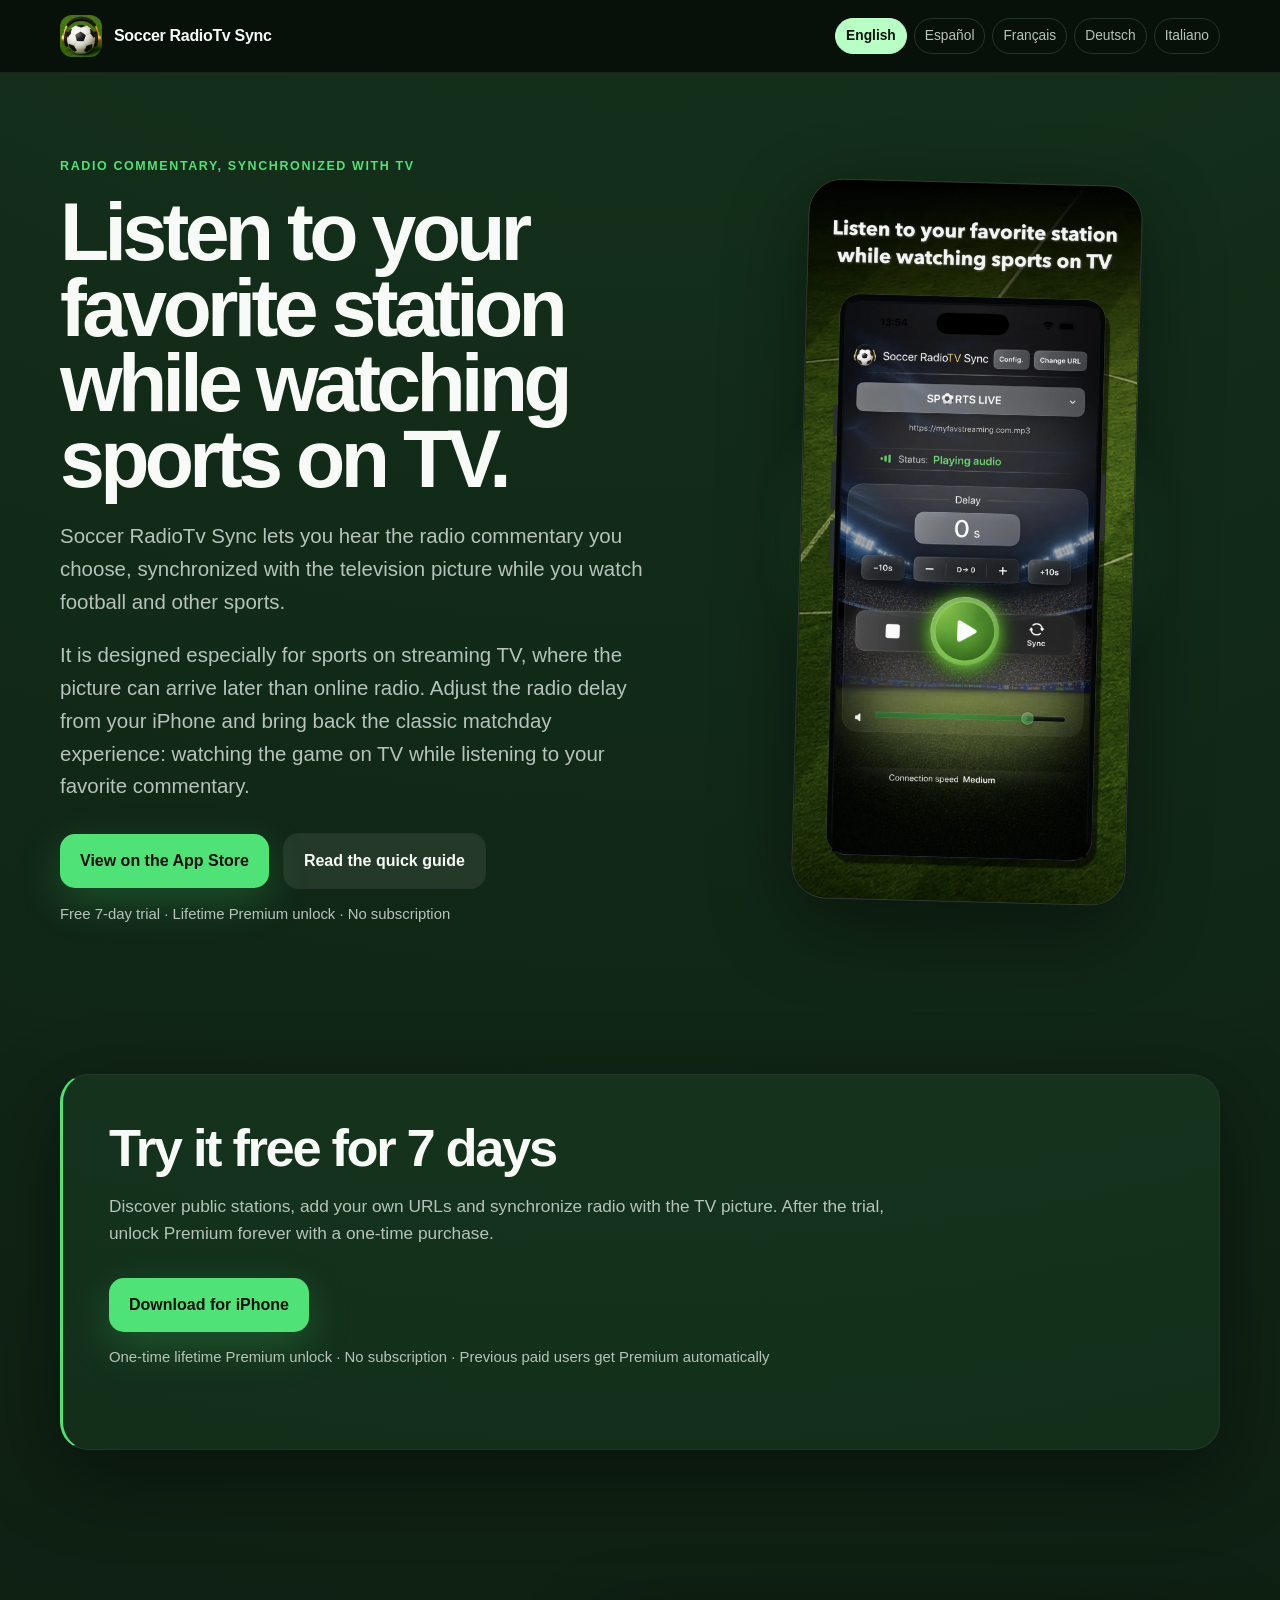
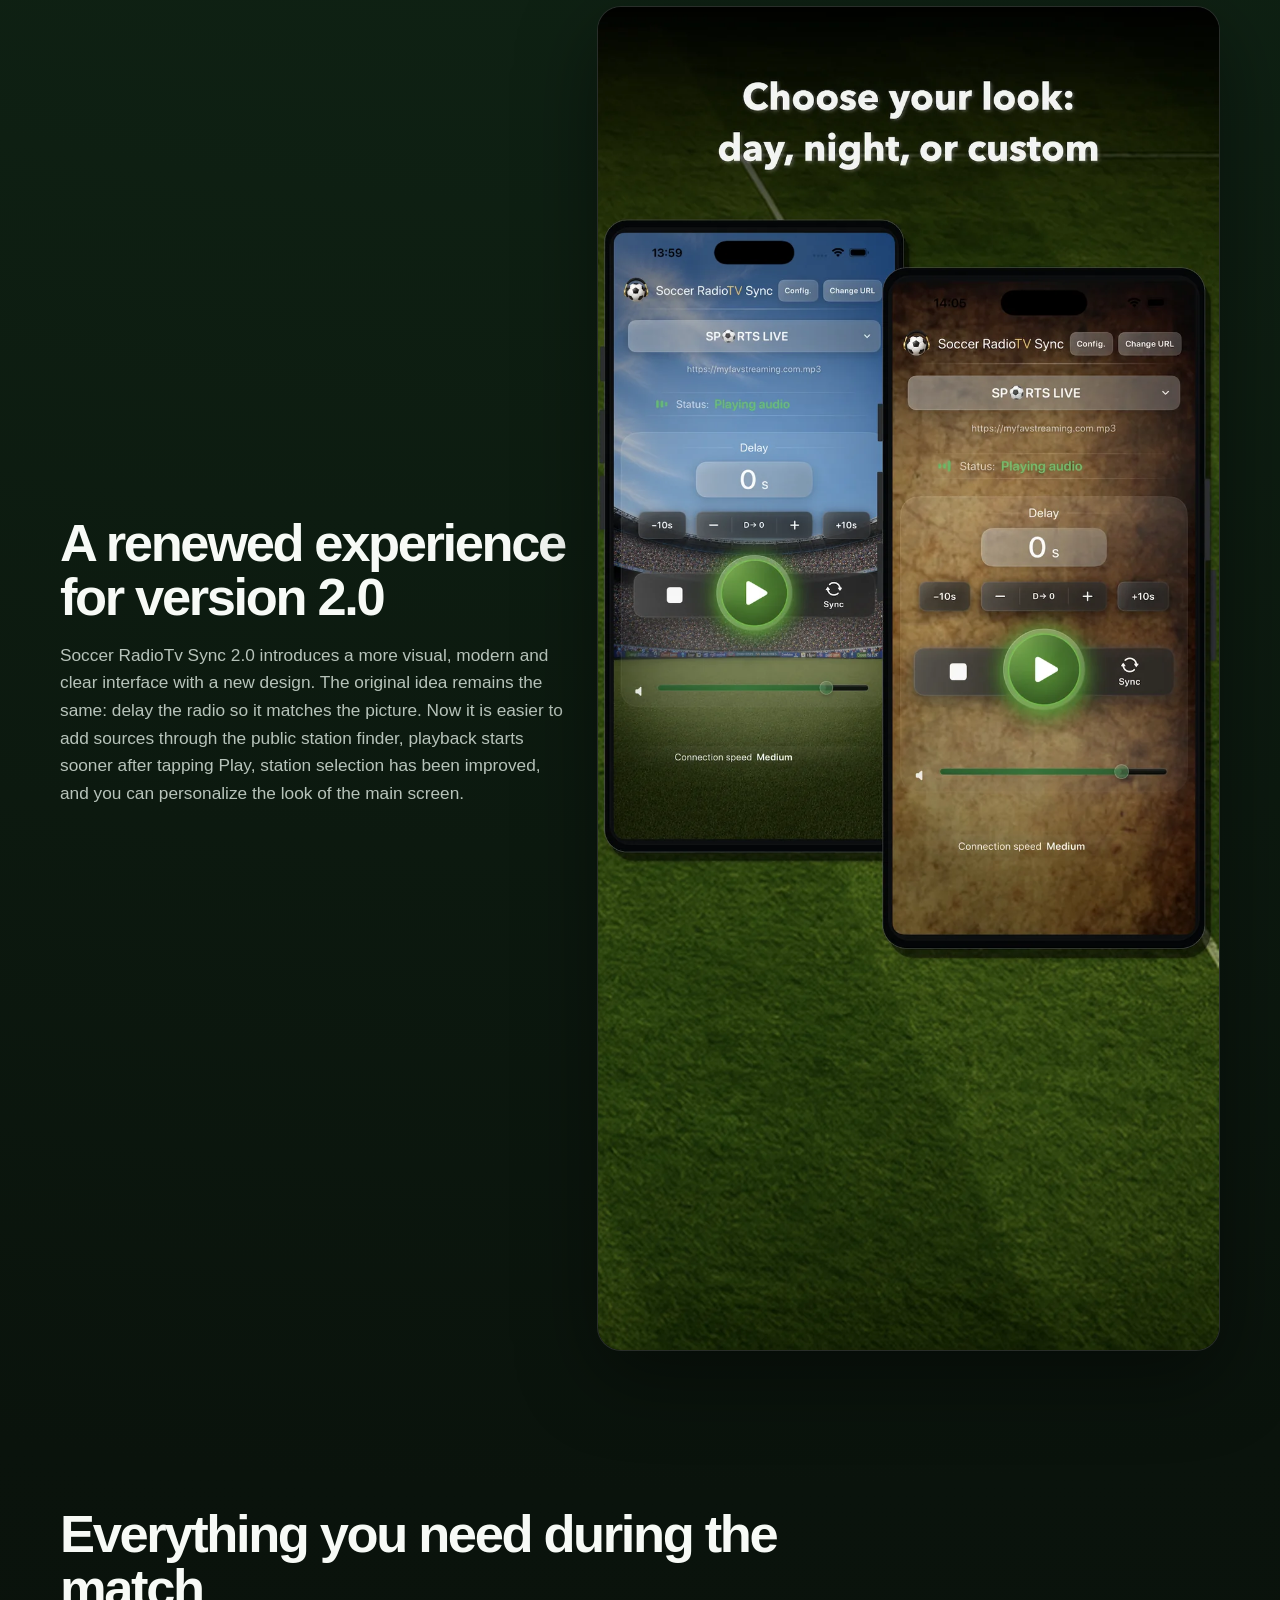
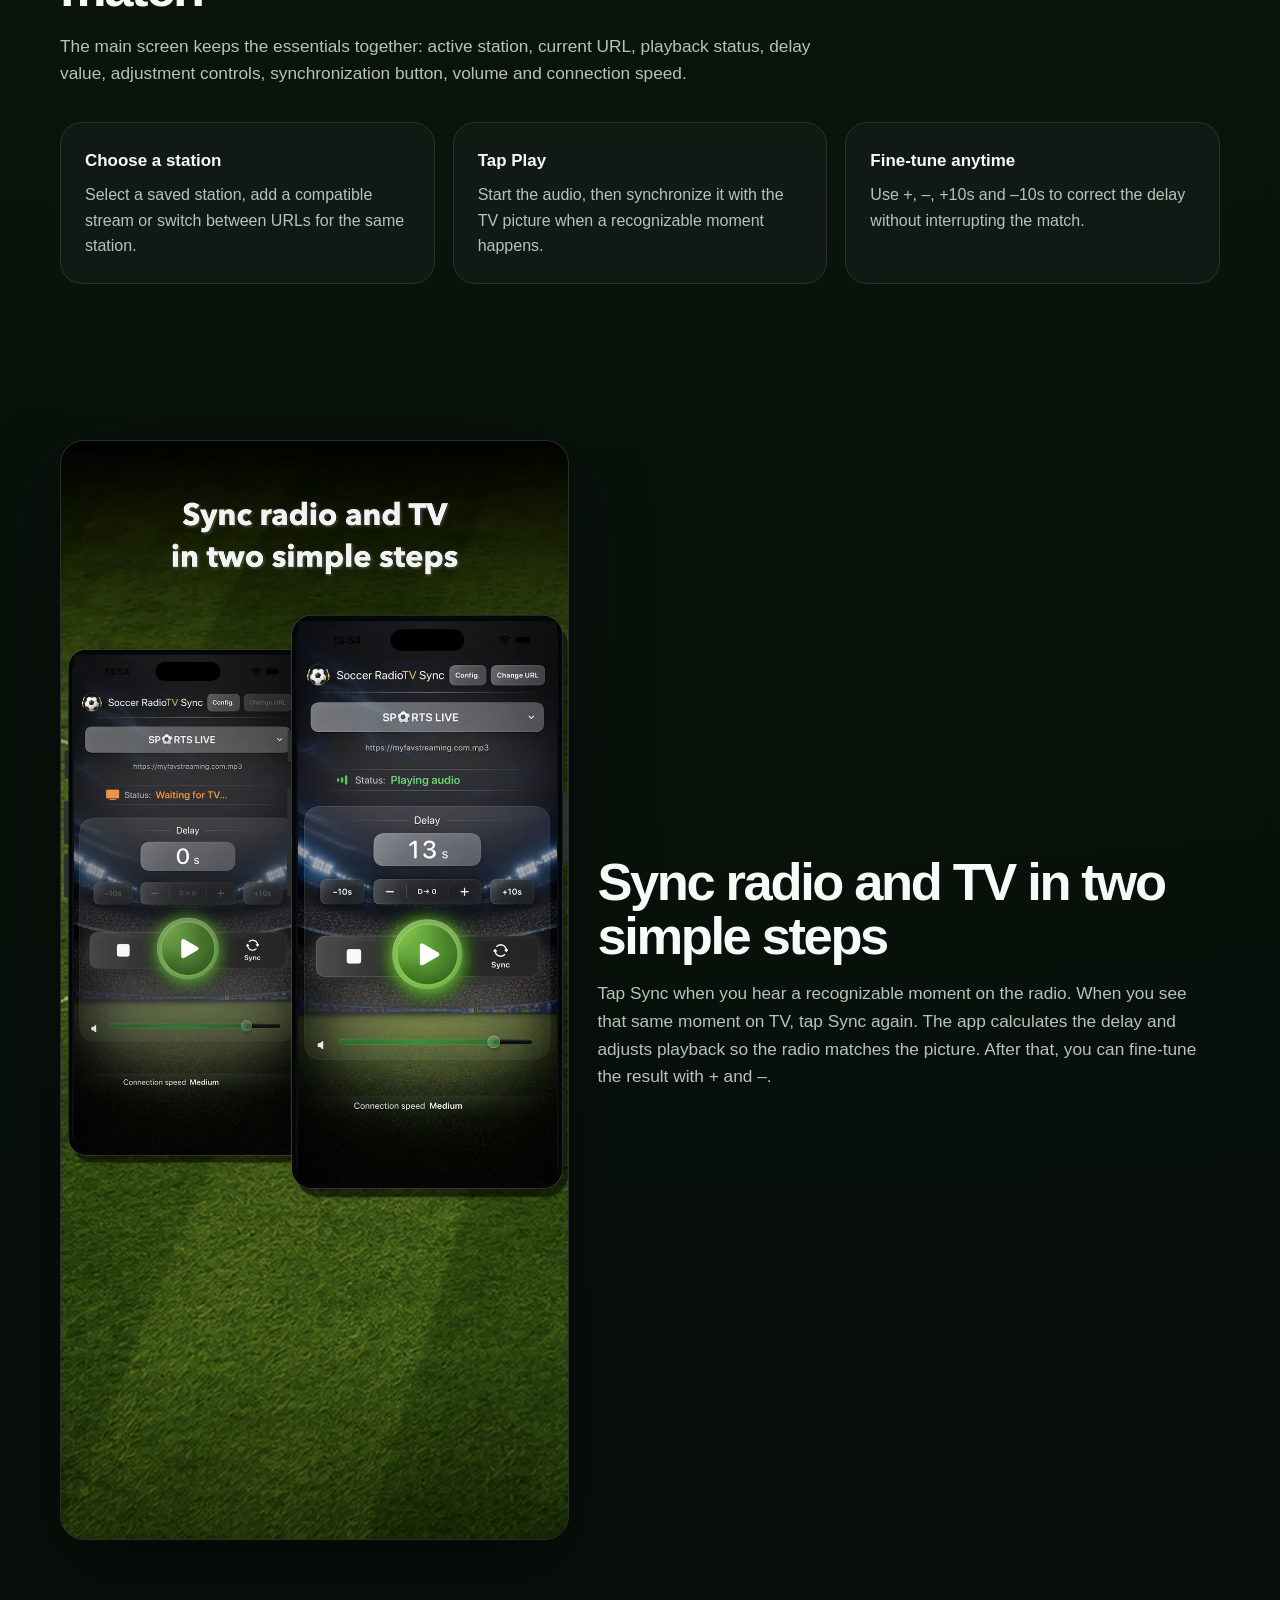
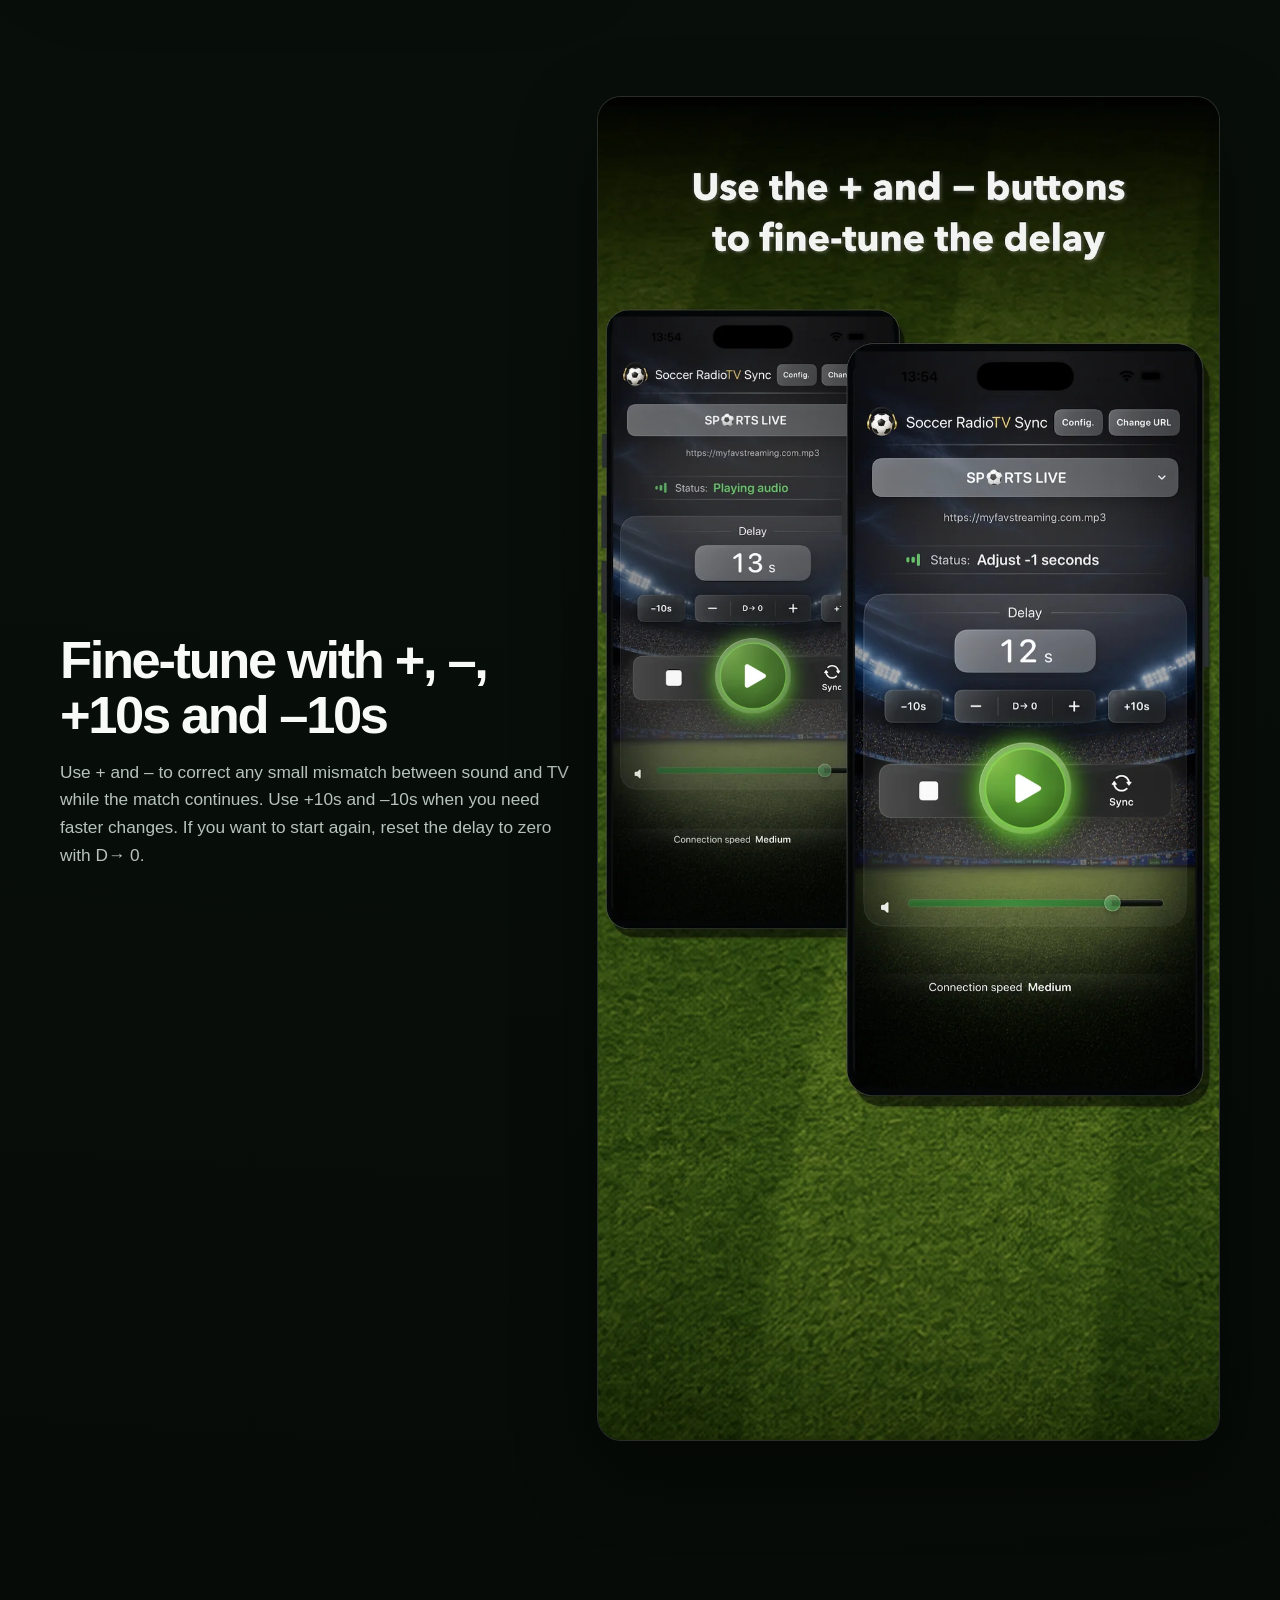
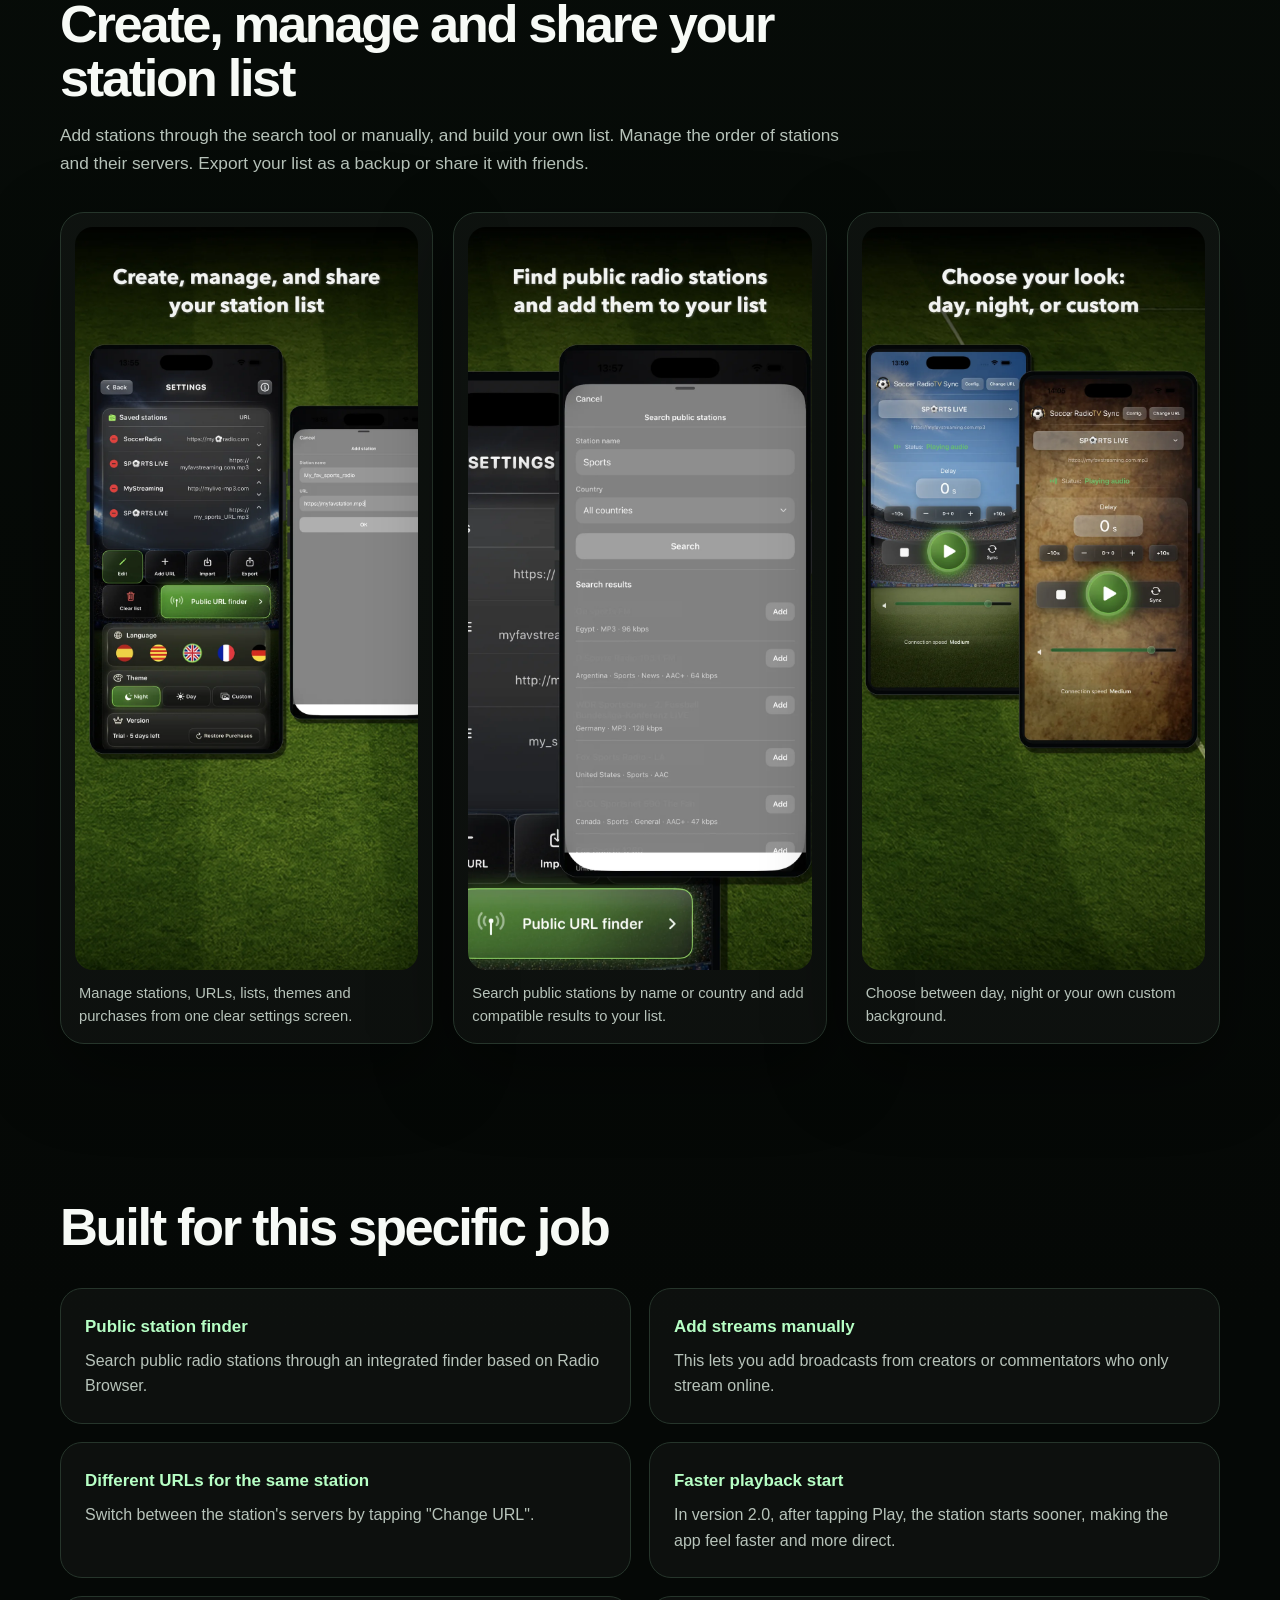
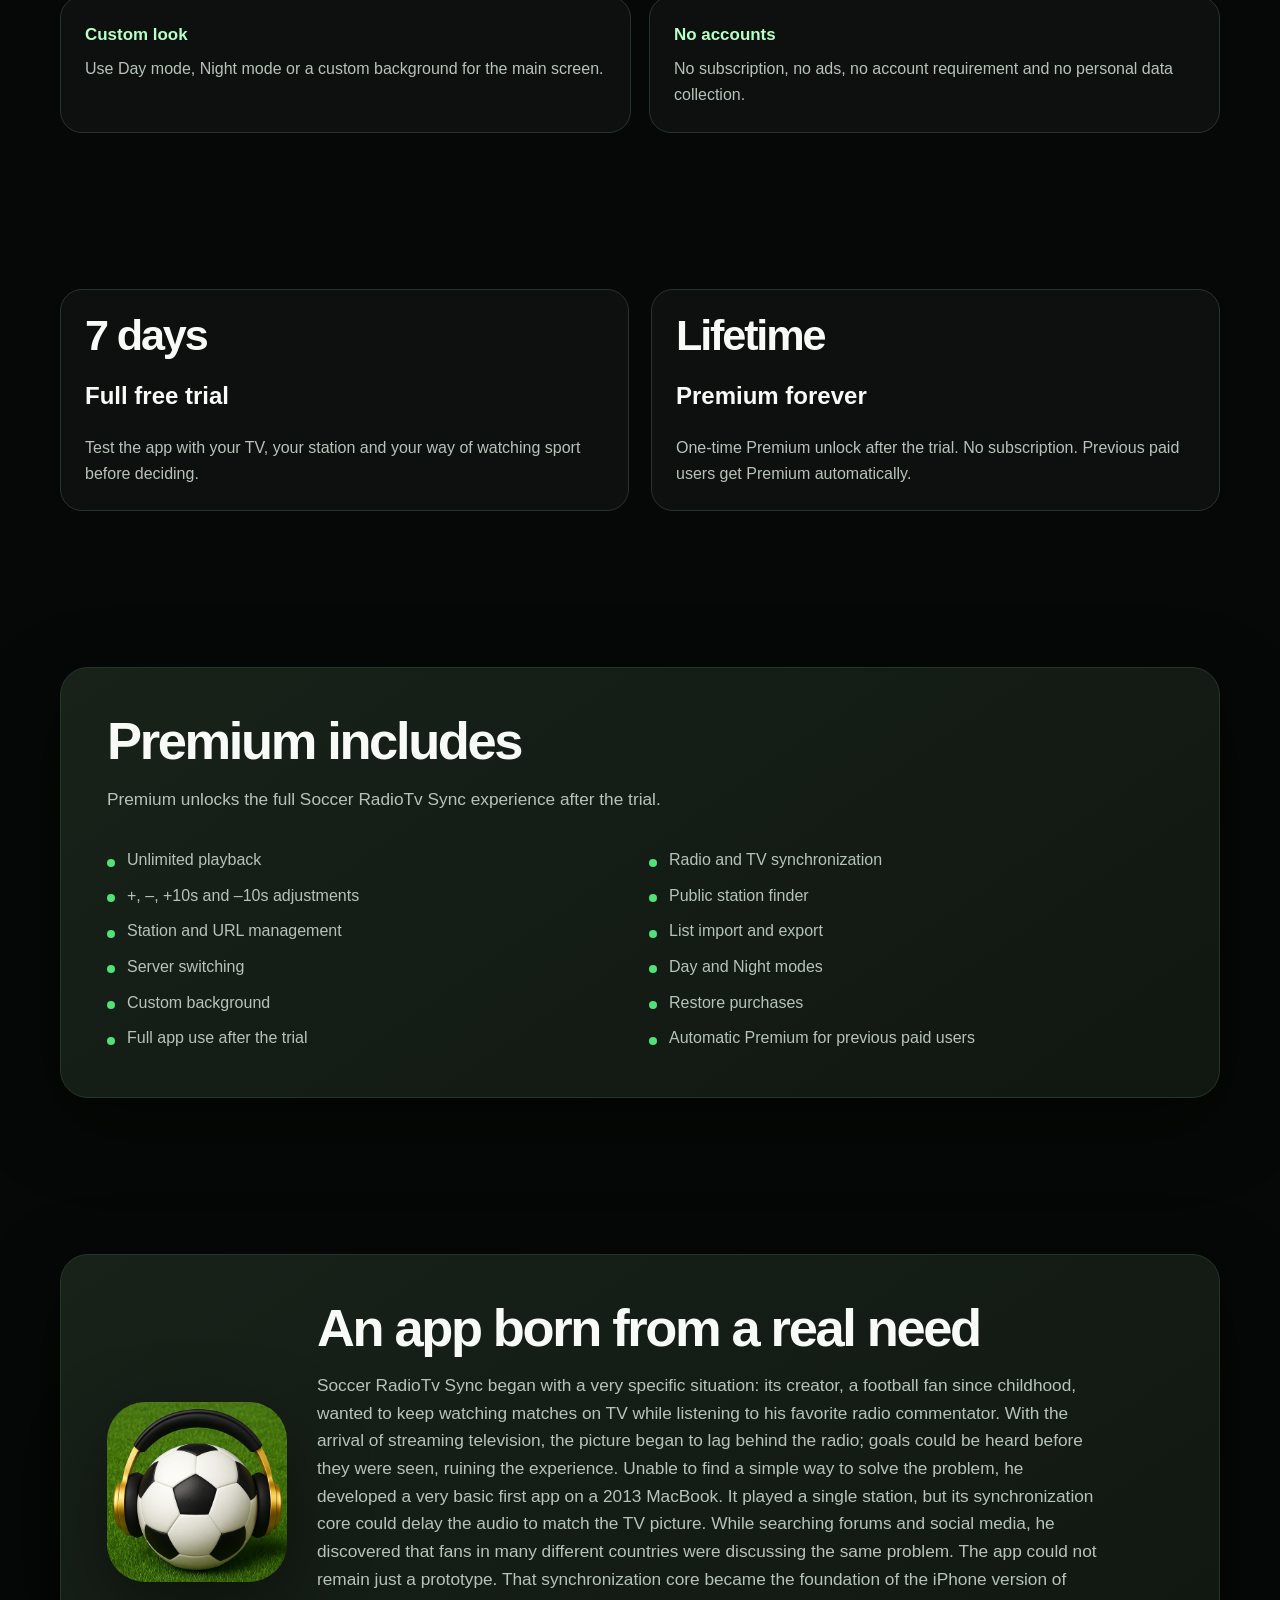
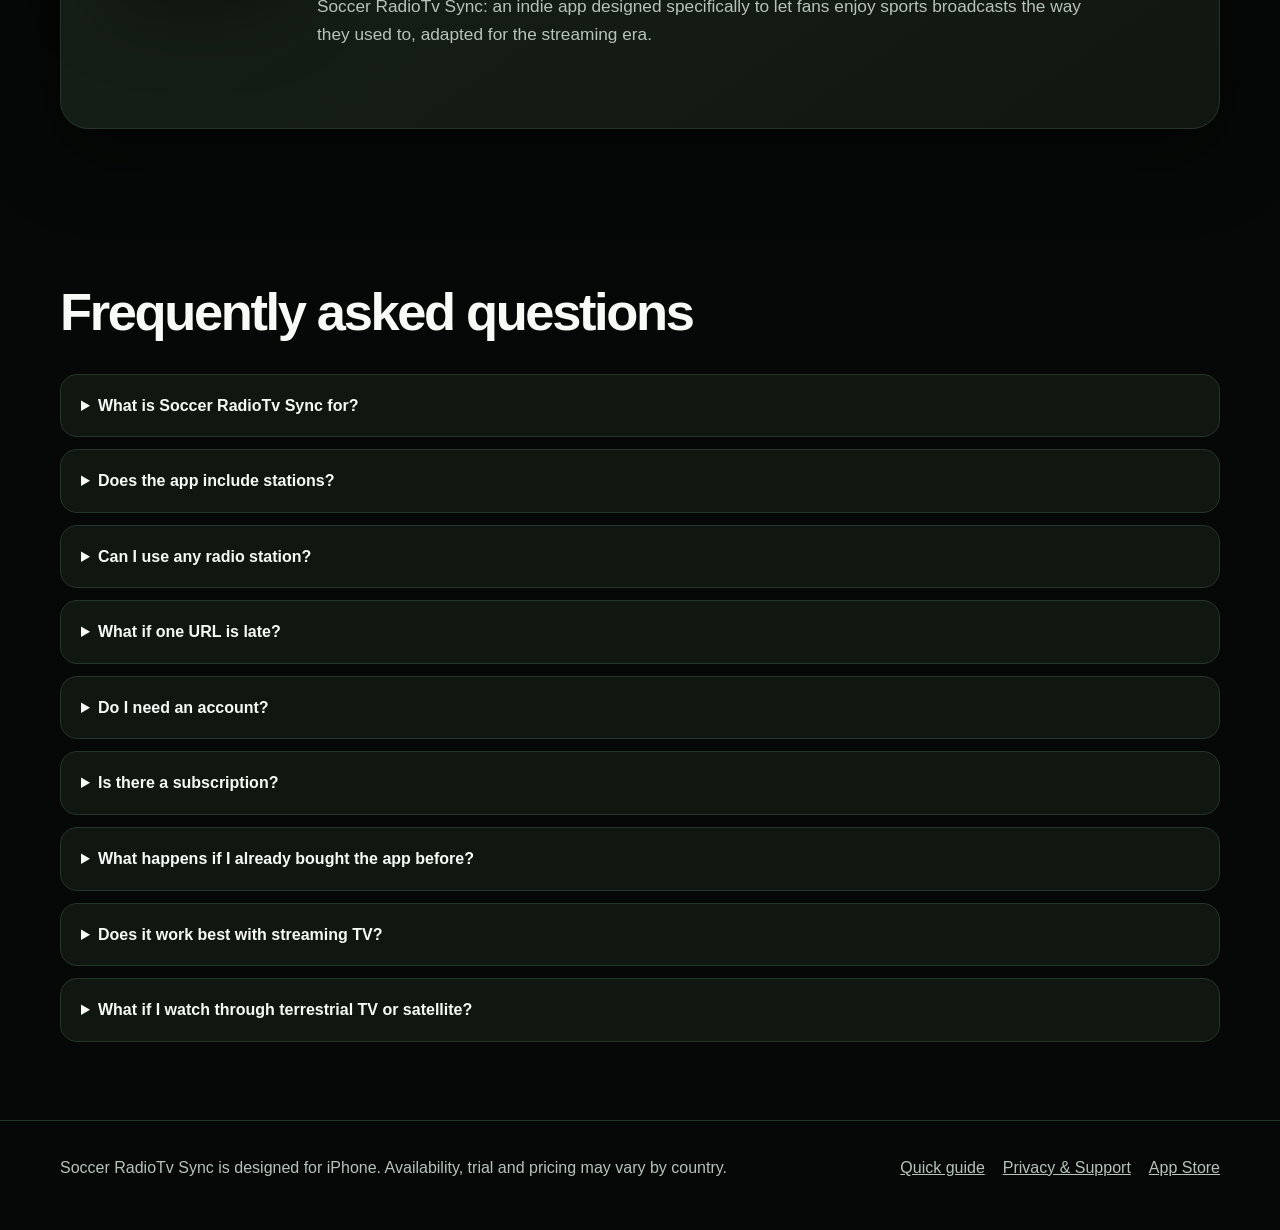
==== commit 41a631eb: "Website updated for V2.0" ====
--- a/index.html
+++ b/index.html
@@ -3,11 +3,13 @@
 <head>
 <meta charset="utf-8">
 <meta name="viewport" content="width=device-width,initial-scale=1">
-<title>How to Delay Radio Commentary to Match TV | Soccer RadioTv Sync</title>
-<meta name="description" content="Soccer RadioTv Sync delays an online radio stream on iPhone so sports commentary can match the TV picture. No extra hardware, cables or subscription.">
+<meta name="robots" content="index,follow,max-image-preview:large">
+<title>Soccer RadioTv Sync | Radio Commentary Synchronized with TV</title>
+<meta name="description" content="Listen to your favorite radio station synchronized with the TV picture while watching sport. Free 7-day trial, public station search, custom background and lifetime Premium unlock.">
 <link rel="canonical" href="https://soccerrtvs.github.io/">
 <link rel="alternate" hreflang="en" href="https://soccerrtvs.github.io/">
 <link rel="alternate" hreflang="es" href="https://soccerrtvs.github.io/es/">
+<link rel="alternate" hreflang="fr" href="https://soccerrtvs.github.io/fr/">
 <link rel="alternate" hreflang="de" href="https://soccerrtvs.github.io/de/">
 <link rel="alternate" hreflang="it" href="https://soccerrtvs.github.io/it/">
 <link rel="alternate" hreflang="x-default" href="https://soccerrtvs.github.io/">
@@ -15,45 +17,47 @@
 <link rel="apple-touch-icon" href="assets/apple-touch-icon.png">
 <link rel="stylesheet" href="assets/styles.css">
 <meta property="og:type" content="website">
-<meta property="og:title" content="How to Delay Radio Commentary to Match TV | Soccer RadioTv Sync">
-<meta property="og:description" content="Soccer RadioTv Sync delays an online radio stream on iPhone so sports commentary can match the TV picture. No extra hardware, cables or subscription.">
+<meta property="og:locale" content="en_US">
+<meta property="og:title" content="Soccer RadioTv Sync | Radio Commentary Synchronized with TV">
+<meta property="og:description" content="Listen to your favorite radio station synchronized with the TV picture while watching sport. Free 7-day trial, public station search, custom background and lifetime Premium unlock.">
 <meta property="og:url" content="https://soccerrtvs.github.io/">
 <meta property="og:image" content="https://soccerrtvs.github.io/assets/og/en.jpg">
+<meta property="og:image:width" content="1200">
+<meta property="og:image:height" content="630">
 <meta property="og:site_name" content="Soccer RadioTv Sync">
 <meta name="twitter:card" content="summary_large_image">
-<meta name="twitter:title" content="How to Delay Radio Commentary to Match TV | Soccer RadioTv Sync">
-<meta name="twitter:description" content="Soccer RadioTv Sync delays an online radio stream on iPhone so sports commentary can match the TV picture. No extra hardware, cables or subscription.">
+<meta name="twitter:title" content="Soccer RadioTv Sync | Radio Commentary Synchronized with TV">
+<meta name="twitter:description" content="Listen to your favorite radio station synchronized with the TV picture while watching sport. Free 7-day trial, public station search, custom background and lifetime Premium unlock.">
 <meta name="twitter:image" content="https://soccerrtvs.github.io/assets/og/en.jpg">
 <meta name="theme-color" content="#071008">
-<script type="application/ld+json">{"@context": "https://schema.org", "@type": "SoftwareApplication", "name": "Soccer RadioTv Sync", "operatingSystem": "iOS", "applicationCategory": "EntertainmentApplication", "description": "Soccer RadioTv Sync delays an online radio stream on iPhone so sports commentary can match the TV picture. No extra hardware, cables or subscription.", "url": "https://soccerrtvs.github.io/", "downloadUrl": "https://apps.apple.com/app/soccer-radiotv-sync/id6762045807", "image": "https://soccerrtvs.github.io/assets/icon-512.webp", "offers": {"@type": "Offer", "price": "1.99", "priceCurrency": "EUR", "availability": "https://schema.org/InStock"}, "author": {"@type": "Person", "name": "Alfonso"}}</script>
-<script type="application/ld+json">{"@context": "https://schema.org", "@type": "FAQPage", "mainEntity": [{"@type": "Question", "name": "Is there an iPhone app to delay radio commentary and match it with TV?", "acceptedAnswer": {"@type": "Answer", "text": "Yes. Soccer RadioTv Sync plays a compatible online radio stream and applies an adjustable delay directly on the iPhone."}}, {"@type": "Question", "name": "How do I synchronize radio commentary with the TV picture?", "acceptedAnswer": {"@type": "Answer", "text": "Tap Sync when you hear a recognizable moment on the radio, then tap it again when the same moment appears on TV. The app calculates the delay, and you can fine-tune it with + and –."}}, {"@type": "Question", "name": "Does it work with every radio station?", "acceptedAnswer": {"@type": "Answer", "text": "It works with compatible direct online stream URLs. The current version does not include stations, so you add a URL or import a list."}}, {"@type": "Question", "name": "Does it work with traditional radio and online-only stations?", "acceptedAnswer": {"@type": "Answer", "text": "It works with internet streams. That includes traditional broadcasters that publish an online stream and online-only stations that have no AM or FM frequency."}}, {"@type": "Question", "name": "When is the app useful?", "acceptedAnswer": {"@type": "Answer", "text": "It is designed for situations where radio commentary reaches you before the TV picture, which is common when the television broadcast has streaming latency."}}, {"@type": "Question", "name": "Is there a subscription?", "acceptedAnswer": {"@type": "Answer", "text": "No. The current version is a one-time purchase with no advertising and no account requirement."}}]}</script>
+<script type="application/ld+json">{"@context":"https://schema.org","@type":"SoftwareApplication","name":"Soccer RadioTv Sync","operatingSystem":"iOS","applicationCategory":"EntertainmentApplication","description":"Soccer RadioTv Sync lets you hear the radio commentary you choose, synchronized with the television picture while you watch football and other sports.","url":"https://soccerrtvs.github.io/","downloadUrl":"https://apps.apple.com/app/soccer-radiotv-sync/id6762045807","image":"https://soccerrtvs.github.io/assets/icon-512.webp","offers":{"@type":"Offer","price":"0","priceCurrency":"EUR","availability":"https://schema.org/InStock"},"author":{"@type":"Organization","name":"Soccer RadioTv Sync"}}</script>
+<script type="application/ld+json">{"@context":"https://schema.org","@type":"FAQPage","mainEntity":[{"@type":"Question","name":"What is Soccer RadioTv Sync for?","acceptedAnswer":{"@type":"Answer","text":"It lets you listen to a compatible online radio stream synchronized with the TV picture while watching sport, especially when streaming TV arrives later than online radio."}},{"@type":"Question","name":"Does the app include stations?","acceptedAnswer":{"@type":"Answer","text":"The app lets you search public stations through an integrated finder based on Radio Browser. You can also add your own compatible URLs manually."}},{"@type":"Question","name":"Is there a subscription?","acceptedAnswer":{"@type":"Answer","text":"No. The app offers a 7-day free trial and then a one-time lifetime Premium unlock."}},{"@type":"Question","name":"What happens if I already bought the app before?","acceptedAnswer":{"@type":"Answer","text":"Previous paid users receive lifetime Premium automatically."}}]}</script>
 </head>
 <body>
 <a class="skip" href="#main">Skip to content</a>
 <header class="topbar"><div class="wrap topinner">
-<a class="brand" href="./index.html"><img src="assets/icon-512.webp" alt="" width="40" height="40"><span>Soccer RadioTv Sync</span></a>
-<nav class="langs" aria-label="Language"><a href="./index.html" aria-current="page">English</a><a href="./es/index.html" >Español</a><a href="./de/index.html" >Deutsch</a><a href="./it/index.html" >Italiano</a></nav>
+<a class="brand" href="index.html"><img src="assets/icon-512.webp" alt="" width="42" height="42"><span>Soccer RadioTv Sync</span></a>
+<nav class="langs" aria-label="Language"><a href="index.html" hreflang="en" lang="en" aria-current="page">English</a><a href="es/index.html" hreflang="es" lang="es">Español</a><a href="fr/index.html" hreflang="fr" lang="fr">Français</a><a href="de/index.html" hreflang="de" lang="de">Deutsch</a><a href="it/index.html" hreflang="it" lang="it">Italiano</a></nav>
 </div></header>
 <main id="main">
 <section class="hero"><div class="wrap hero-grid"><div>
 <div class="eyebrow">Radio commentary, synchronized with TV</div>
-<h1>Hear the radio. Watch the match. Keep them in sync.</h1>
-<p class="lead">Soccer RadioTv Sync delays a compatible online radio stream directly on your iPhone, so the commentary matches the TV picture when the radio is ahead.</p>
-<div class="actions"><a class="btn" href="https://apps.apple.com/app/soccer-radiotv-sync/id6762045807" rel="noopener">View on the App Store</a><span class="micro">One-time purchase · approximately €1.99 · no subscription · no ads</span></div>
-</div><div class="phone-stage"><div class="glow"></div><img class="hero-shot" decoding="async" src="assets/en/screenshot-2.webp" alt="Synchronization mode waiting for the TV picture" width="760" height="1644"></div></div></section>
-<section><div class="wrap"><div class="panel"><div class="section-head"><h2>The problem</h2><p>When a sports broadcast reaches your TV through streaming, the picture can arrive several seconds later than the radio commentary. You hear the goal before you see it. Soccer RadioTv Sync brings back the classic experience of watching the match on TV while listening to your preferred radio commentator.</p></div></div></div></section>
-<section><div class="wrap"><div class="panel guide-callout"><div class="section-head"><h2>Need the full method?</h2><p>Read the practical guide comparing iPhone apps, delay radios, DVR pausing and DIY software for matching radio commentary with the TV picture.</p><a class="related-guide" href="./how-to-delay-radio-audio-to-match-tv/">How to delay radio audio to match TV →</a></div></div></div></section>
-<section><div class="wrap"><div class="section-head"><h2>How synchronization works</h2></div><div class="steps">
-<article class="step"><h3>1. Add a station</h3><p>Add a compatible direct stream URL or import a TXT, M3U or JSON station list.</p></article>
-<article class="step"><h3>2. Tap Sync twice</h3><p>Tap Sync when you hear a recognizable moment on the radio, then tap again when that moment appears on TV.</p></article>
-<article class="step"><h3>3. Fine-tune</h3><p>The app calculates the delay automatically. Use + and – for precise manual adjustment.</p></article>
-</div></div></section>
-<section><div class="wrap"><div class="section-head"><h2>Built for this specific job</h2></div><div class="features"><article class="feature"><h3>Up to 300 seconds</h3><p>Normally only 10–40 seconds are needed, but the app supports up to 300.</p></article><article class="feature"><h3>Background playback</h3><p>Keep listening while the iPhone is locked or while using other apps.</p></article><article class="feature"><h3>Multiple servers</h3><p>Switch to another server for the same station if the current radio stream is behind the TV.</p></article><article class="feature"><h3>Low resource use</h3><p>Designed for stable playback with low resource use and no unnecessary complications.</p></article><article class="feature"><h3>Your own station lists</h3><p>Create, import, export and share TXT, M3U and JSON lists.</p></article><article class="feature"><h3>13 languages</h3><p>Localized for an international audience, including English, Spanish, German and Italian.</p></article></div></div></section>
-<section><div class="wrap split"><div class="panel"><div class="section-head"><h2>Why use an iPhone app instead of hardware or DIY software?</h2><p>Dedicated delay radios exist, but they require additional hardware and are generally much more expensive. DIY solutions with a computer, cables or VLC can work, but they are cumbersome during a match. Soccer RadioTv Sync runs on the iPhone you already carry and works with internet streams—not only classic stations that also broadcast online, but also online-only radio stations with no AM or FM frequency.</p></div></div><div class="panel note"><div class="section-head"><h2>Important current requirement</h2><p>The current version does not include preinstalled stations. You add a compatible direct stream URL or import a station list. This keeps the app international and independent of any single broadcaster. A simpler station-discovery workflow is being developed.</p></div></div></div></section>
-<section><div class="wrap"><div class="section-head"><h2>See it in action</h2></div><div class="video"><iframe src="https://www.youtube-nocookie.com/embed/eA2_6U5neW4" title="Soccer RadioTv Sync" loading="lazy" allow="accelerometer; autoplay; clipboard-write; encrypted-media; gyroscope; picture-in-picture; web-share" allowfullscreen></iframe></div></div></section>
-<section><div class="wrap"><div class="section-head"><h2>Three screens, one simple workflow</h2></div><div class="gallery"><img src="assets/en/screenshot-1.webp" alt="Main playback screen with delay controls" loading="lazy" decoding="async" width="760" height="1644"><img src="assets/en/screenshot-2.webp" alt="Synchronization mode waiting for the TV picture" loading="lazy" decoding="async" width="760" height="1644"><img src="assets/en/screenshot-3.webp" alt="Saved station list and settings" loading="lazy" decoding="async" width="760" height="1644"></div></div></section>
-<section><div class="wrap"><div class="section-head"><h2>Frequently asked questions</h2></div><div class="faq"><details><summary>Is there an iPhone app to delay radio commentary and match it with TV?</summary><p>Yes. Soccer RadioTv Sync plays a compatible online radio stream and applies an adjustable delay directly on the iPhone.</p></details><details><summary>How do I synchronize radio commentary with the TV picture?</summary><p>Tap Sync when you hear a recognizable moment on the radio, then tap it again when the same moment appears on TV. The app calculates the delay, and you can fine-tune it with + and –.</p></details><details><summary>Does it work with every radio station?</summary><p>It works with compatible direct online stream URLs. The current version does not include stations, so you add a URL or import a list.</p></details><details><summary>Does it work with traditional radio and online-only stations?</summary><p>It works with internet streams. That includes traditional broadcasters that publish an online stream and online-only stations that have no AM or FM frequency.</p></details><details><summary>When is the app useful?</summary><p>It is designed for situations where radio commentary reaches you before the TV picture, which is common when the television broadcast has streaming latency.</p></details><details><summary>Is there a subscription?</summary><p>No. The current version is a one-time purchase with no advertising and no account requirement.</p></details></div></div></section>
-<section><div class="wrap"><div class="panel origin"><img src="assets/icon-512.webp" alt="Soccer RadioTv Sync app icon" width="180" height="180"><div><div class="section-head"><h2>An indie app born from a real problem</h2><p>Soccer RadioTv Sync was born from a very specific frustration. Its creator, a lifelong football fan, wanted to keep watching matches on TV while listening to the radio commentator he had followed for more than 30 years. When TV viewing shifted to streaming, the picture often arrived late and the radio spoiled key moments before they appeared on screen. A first private prototype was built on a 2013 MacBook. When friends heard about it, they thought it was a geeky idea, but also the kind of thing that would be great to carry on the iPhone. Searching forums and social networks then showed that it was not a personal oddity: the same frustration appeared in many countries and sports. The teams, broadcasters and languages changed, but the problem was the same. Using the same synchronization core, that private prototype became the commercial iPhone version: Soccer RadioTv Sync.</p></div><a class="btn" href="https://apps.apple.com/app/soccer-radiotv-sync/id6762045807" rel="noopener">View on the App Store</a></div></div></div></section>
+<h1>Listen to your favorite station while watching sports on TV.</h1>
+<p class="lead">Soccer RadioTv Sync lets you hear the radio commentary you choose, synchronized with the television picture while you watch football and other sports.</p>
+<p class="lead">It is designed especially for sports on streaming TV, where the picture can arrive later than online radio. Adjust the radio delay from your iPhone and bring back the classic matchday experience: watching the game on TV while listening to your favorite commentary.</p>
+<div class="actions"><a class="btn" href="https://apps.apple.com/app/soccer-radiotv-sync/id6762045807" rel="noopener">View on the App Store</a><a class="btn secondary" href="how-to-delay-radio-audio-to-match-tv/index.html">Read the quick guide</a><span class="micro">Free 7-day trial · Lifetime Premium unlock · No subscription</span></div>
+</div><div class="phone-stage"><div class="glow"></div><img class="hero-shot" decoding="async" fetchpriority="high" src="assets/en/appstore-1.webp" alt="Manage stations, URLs, lists, themes and purchases from one clear settings screen." width="1000" height="2164"></div></div></section>
+<section><div class="wrap"><div class="panel guide-callout"><div class="section-head"><h2>Try it free for 7 days</h2><p>Discover public stations, add your own URLs and synchronize radio with the TV picture. After the trial, unlock Premium forever with a one-time purchase.</p><div class="actions"><a class="btn" href="https://apps.apple.com/app/soccer-radiotv-sync/id6762045807" rel="noopener">Download for iPhone</a><span class="micro">One-time lifetime Premium unlock · No subscription · Previous paid users get Premium automatically</span></div></div></div></div></section>
+<section><div class="wrap wide-shot"><div><div class="section-head"><h2>A renewed experience for version 2.0</h2><p>Soccer RadioTv Sync 2.0 introduces a more visual, modern and clear interface with a new design. The original idea remains the same: delay the radio so it matches the picture. Now it is easier to add sources through the public station finder, playback starts sooner after tapping Play, station selection has been improved, and you can personalize the look of the main screen.</p></div></div><img src="assets/en/appstore-6.webp" alt="Choose between day, night or your own custom background." loading="lazy" decoding="async" width="1000" height="2164"></div></section>
+<section><div class="wrap"><div class="section-head"><h2>Everything you need during the match</h2><p>The main screen keeps the essentials together: active station, current URL, playback status, delay value, adjustment controls, synchronization button, volume and connection speed.</p></div><div class="steps"><article class="step"><h3>Choose a station</h3><p>Select a saved station, add a compatible stream or switch between URLs for the same station.</p></article><article class="step"><h3>Tap Play</h3><p>Start the audio, then synchronize it with the TV picture when a recognizable moment happens.</p></article><article class="step"><h3>Fine-tune anytime</h3><p>Use +, –, +10s and –10s to correct the delay without interrupting the match.</p></article></div></div></section>
+<section><div class="wrap wide-shot"><img src="assets/en/appstore-2.webp" alt="Sync radio and TV in two simple steps" loading="lazy" decoding="async" width="1000" height="2164"><div><div class="section-head"><h2>Sync radio and TV in two simple steps</h2><p>Tap Sync when you hear a recognizable moment on the radio. When you see that same moment on TV, tap Sync again. The app calculates the delay and adjusts playback so the radio matches the picture. After that, you can fine-tune the result with + and –.</p></div></div></div></section>
+<section><div class="wrap wide-shot"><div><div class="section-head"><h2>Fine-tune with +, –, +10s and –10s</h2><p>Use + and – to correct any small mismatch between sound and TV while the match continues. Use +10s and –10s when you need faster changes. If you want to start again, reset the delay to zero with D→ 0.</p></div></div><img src="assets/en/appstore-3.webp" alt="Fine-tune with +, –, +10s and –10s" loading="lazy" decoding="async" width="1000" height="2164"></div></section>
+<section><div class="wrap"><div class="section-head"><h2>Create, manage and share your station list</h2><p>Add stations through the search tool or manually, and build your own list. Manage the order of stations and their servers. Export your list as a backup or share it with friends.</p></div><div class="screenshot-grid"><figure class="shot-card"><img src="assets/en/appstore-4.webp" alt="Manage stations, URLs, lists, themes and purchases from one clear settings screen." loading="lazy" decoding="async" width="1000" height="2164"><figcaption>Manage stations, URLs, lists, themes and purchases from one clear settings screen.</figcaption></figure><figure class="shot-card"><img src="assets/en/appstore-5.webp" alt="Search public stations by name or country and add compatible results to your list." loading="lazy" decoding="async" width="1000" height="2164"><figcaption>Search public stations by name or country and add compatible results to your list.</figcaption></figure><figure class="shot-card"><img src="assets/en/appstore-6.webp" alt="Choose between day, night or your own custom background." loading="lazy" decoding="async" width="1000" height="2164"><figcaption>Choose between day, night or your own custom background.</figcaption></figure></div></div></section>
+<section><div class="wrap"><div class="section-head"><h2>Built for this specific job</h2></div><div class="features"><article class="feature"><h3>Public station finder</h3><p>Search public radio stations through an integrated finder based on Radio Browser.</p></article><article class="feature"><h3>Add streams manually</h3><p>This lets you add broadcasts from creators or commentators who only stream online.</p></article><article class="feature"><h3>Different URLs for the same station</h3><p>Switch between the station's servers by tapping &quot;Change URL&quot;.</p></article><article class="feature"><h3>Faster playback start</h3><p>In version 2.0, after tapping Play, the station starts sooner, making the app feel faster and more direct.</p></article><article class="feature"><h3>Custom look</h3><p>Use Day mode, Night mode or a custom background for the main screen.</p></article><article class="feature"><h3>No accounts</h3><p>No subscription, no ads, no account requirement and no personal data collection.</p></article></div></div></section>
+<section><div class="wrap price"><div class="price-card"><strong>7 days</strong><h2>Full free trial</h2><p>Test the app with your TV, your station and your way of watching sport before deciding.</p></div><div class="price-card"><strong>Lifetime</strong><h2>Premium forever</h2><p>One-time Premium unlock after the trial. No subscription. Previous paid users get Premium automatically.</p></div></div></section>
+<section><div class="wrap"><div class="panel"><div class="section-head"><h2>Premium includes</h2><p>Premium unlocks the full Soccer RadioTv Sync experience after the trial.</p></div><ul class="bullet-list"><li>Unlimited playback</li><li>Radio and TV synchronization</li><li>+, –, +10s and –10s adjustments</li><li>Public station finder</li><li>Station and URL management</li><li>List import and export</li><li>Server switching</li><li>Day and Night modes</li><li>Custom background</li><li>Restore purchases</li><li>Full app use after the trial</li><li>Automatic Premium for previous paid users</li></ul></div></div></section>
+<section><div class="wrap"><div class="panel origin"><img src="assets/icon-512.webp" alt="Soccer RadioTv Sync" width="180" height="180"><div><div class="section-head"><h2>An app born from a real need</h2><p>Soccer RadioTv Sync began with a very specific situation: its creator, a football fan since childhood, wanted to keep watching matches on TV while listening to his favorite radio commentator. With the arrival of streaming television, the picture began to lag behind the radio; goals could be heard before they were seen, ruining the experience. Unable to find a simple way to solve the problem, he developed a very basic first app on a 2013 MacBook. It played a single station, but its synchronization core could delay the audio to match the TV picture. While searching forums and social media, he discovered that fans in many different countries were discussing the same problem. The app could not remain just a prototype. That synchronization core became the foundation of the iPhone version of Soccer RadioTv Sync: an indie app designed specifically to let fans enjoy sports broadcasts the way they used to, adapted for the streaming era.</p></div></div></div></div></section>
+<section><div class="wrap"><div class="section-head"><h2>Frequently asked questions</h2></div><div class="faq"><details><summary>What is Soccer RadioTv Sync for?</summary><p>It lets you listen to a compatible online radio stream synchronized with the TV picture while watching sport, especially when streaming TV arrives later than online radio.</p></details><details><summary>Does the app include stations?</summary><p>The app lets you search public stations through an integrated finder based on Radio Browser. You can also add your own compatible URLs manually.</p></details><details><summary>Can I use any radio station?</summary><p>You can use compatible online audio streams. Some stations, creators and services provide streams that can be added manually if they are compatible with the app playback system.</p></details><details><summary>What if one URL is late?</summary><p>You can try another URL or server for the same station. Different servers can have different latency.</p></details><details><summary>Do I need an account?</summary><p>No. You do not need to create an account.</p></details><details><summary>Is there a subscription?</summary><p>No. The app offers a 7-day free trial and then a one-time lifetime Premium unlock.</p></details><details><summary>What happens if I already bought the app before?</summary><p>Previous paid users receive lifetime Premium automatically.</p></details><details><summary>Does it work best with streaming TV?</summary><p>That is the main scenario. With streaming TV, the picture may arrive later than online radio, and the app can delay the radio to synchronize it with the picture.</p></details><details><summary>What if I watch through terrestrial TV or satellite?</summary><p>With terrestrial broadcast or satellite, the timing can be different because the picture may arrive before online radio. Soccer RadioTv Sync is mainly designed for cases where the radio needs to be delayed to match a later TV picture.</p></details></div></div></section>
 </main>
-<footer><div class="wrap foot"><div>Soccer RadioTv Sync is designed for iPhone. Availability and price may vary by country.</div><div class="footlinks"><a href="./how-to-delay-radio-audio-to-match-tv/">Guide</a><a href="https://soccerrtvs.github.io/SoccerRadioTvSync/">Privacy &amp; Support</a><a href="https://apps.apple.com/app/soccer-radiotv-sync/id6762045807">App Store</a></div></div></footer>
+<footer><div class="wrap foot"><div>Soccer RadioTv Sync is designed for iPhone. Availability, trial and pricing may vary by country.</div><div class="footlinks"><a href="how-to-delay-radio-audio-to-match-tv/index.html">Quick guide</a><a href="https://soccerrtvs.github.io/SoccerRadioTvSync/">Privacy &amp; Support</a><a href="https://apps.apple.com/app/soccer-radiotv-sync/id6762045807">App Store</a></div></div></footer>
 </body></html>
--- a/assets/styles.css
+++ b/assets/styles.css
@@ -1,9 +1,11 @@
 
-:root{--bg:#070a08;--panel:#101611;--panel2:#151d17;--text:#f6f8f6;--muted:#b3beb6;--green:#4ee277;--green2:#b5ffbf;--line:#253128;--shadow:0 24px 70px rgba(0,0,0,.35)}
-*{box-sizing:border-box}html{scroll-behavior:smooth}body{margin:0;background:radial-gradient(circle at 50% -10%,#193a21 0,#0a110c 34%,var(--bg) 70%);color:var(--text);font-family:-apple-system,BlinkMacSystemFont,"Segoe UI",Inter,Roboto,Helvetica,Arial,sans-serif;line-height:1.6}.wrap{width:min(1120px,calc(100% - 36px));margin:auto}a{color:inherit}.topbar{position:sticky;top:0;z-index:20;background:rgba(7,10,8,.78);backdrop-filter:blur(18px);border-bottom:1px solid rgba(255,255,255,.08)}.topinner{height:72px;display:flex;align-items:center;justify-content:space-between;gap:20px}.brand{display:flex;align-items:center;gap:12px;text-decoration:none;font-weight:800;letter-spacing:-.02em}.brand img{width:40px;height:40px;aspect-ratio:1/1;object-fit:cover;border-radius:10px}.langs{display:flex;gap:7px;flex-wrap:wrap;justify-content:flex-end}.langs a{padding:6px 9px;border:1px solid var(--line);border-radius:999px;text-decoration:none;color:var(--muted);font-size:.86rem}.langs a[aria-current="page"],.langs a:hover{color:#071008;background:var(--green2);border-color:var(--green2)}.hero{padding:82px 0 62px}.hero-grid{display:grid;grid-template-columns:1.08fr .92fr;align-items:center;gap:58px}.eyebrow{color:var(--green);font-weight:800;text-transform:uppercase;letter-spacing:.12em;font-size:.78rem}.hero h1{font-size:clamp(2.7rem,6.4vw,5.7rem);line-height:.94;margin:.25em 0 .28em;letter-spacing:-.055em;max-width:800px}.lead{font-size:clamp(1.06rem,2vw,1.28rem);color:var(--muted);max-width:730px}.actions{display:flex;align-items:center;gap:14px;flex-wrap:wrap;margin-top:30px}.btn{display:inline-flex;align-items:center;justify-content:center;text-decoration:none;font-weight:800;padding:14px 20px;border-radius:14px;background:var(--green);color:#061008;box-shadow:0 12px 38px rgba(78,226,119,.22)}.micro{color:var(--muted);font-size:.91rem}.phone-stage{position:relative;min-height:590px;display:flex;align-items:center;justify-content:center}.glow{position:absolute;width:390px;height:390px;background:radial-gradient(circle,rgba(78,226,119,.32),rgba(78,226,119,0) 70%);filter:blur(8px)}.hero-shot{position:relative;width:auto;max-width:85%;max-height:650px;height:auto;object-fit:contain;border-radius:34px;box-shadow:var(--shadow);transform:rotate(2deg);border:1px solid rgba(255,255,255,.13)}section{padding:76px 0}.section-head{max-width:760px;margin-bottom:36px}.section-head h2{font-size:clamp(2rem,4.2vw,3.6rem);line-height:1.03;letter-spacing:-.04em;margin:0 0 12px}.section-head p{color:var(--muted);font-size:1.08rem}.panel{background:linear-gradient(145deg,var(--panel2),var(--panel));border:1px solid var(--line);border-radius:26px;padding:clamp(24px,4vw,44px);box-shadow:var(--shadow)}.steps,.features{display:grid;grid-template-columns:repeat(3,1fr);gap:18px}.step,.feature{background:rgba(255,255,255,.025);border:1px solid var(--line);border-radius:20px;padding:24px}.step h3,.feature h3{margin:0 0 8px;font-size:1.05rem}.step p,.feature p{margin:0;color:var(--muted)}.features{grid-template-columns:repeat(2,1fr)}.feature h3{color:var(--green2)}.split{display:grid;grid-template-columns:1fr 1fr;gap:22px}.note{border-left:3px solid var(--green);padding-left:22px}.video{position:relative;aspect-ratio:16/9;border-radius:24px;overflow:hidden;border:1px solid var(--line);box-shadow:var(--shadow);background:#000}.video iframe{position:absolute;inset:0;width:100%;height:100%;border:0}.gallery{display:grid;grid-template-columns:repeat(3,1fr);gap:18px}.gallery img{width:auto;max-width:100%;height:auto;max-height:760px;object-fit:contain;display:block;margin-inline:auto;border-radius:22px;border:1px solid rgba(255,255,255,.11);box-shadow:var(--shadow)}.faq{display:grid;gap:12px}.faq details{background:var(--panel);border:1px solid var(--line);border-radius:16px;padding:18px 20px}.faq summary{font-weight:800;cursor:pointer}.faq p{color:var(--muted);margin:12px 0 0}.origin{display:grid;grid-template-columns:180px 1fr;align-items:center;gap:28px}.origin img{width:180px;height:auto;aspect-ratio:1/1;object-fit:cover;border-radius:38px;box-shadow:var(--shadow)}footer{border-top:1px solid var(--line);padding:34px 0 50px;color:var(--muted)}.foot{display:flex;align-items:center;justify-content:space-between;gap:20px;flex-wrap:wrap}.footlinks{display:flex;gap:18px}.foot a:hover{color:white}.skip{position:absolute;left:-9999px}.skip:focus{left:12px;top:12px;z-index:100;padding:10px;background:white;color:black}
-@media(max-width:860px){.hero-grid,.split{grid-template-columns:1fr}.phone-stage{min-height:auto;padding-top:18px}.hero-shot{max-width:82%;max-height:620px}.steps{grid-template-columns:1fr}.features{grid-template-columns:1fr}.gallery{gap:10px}.origin{grid-template-columns:100px 1fr}.origin img{width:100px;height:auto;aspect-ratio:1/1;object-fit:cover;border-radius:24px}.hero{padding-top:58px}.topinner{height:auto;min-height:68px;padding:10px 0}.brand span{display:none}}
-@media(max-width:580px){.wrap{width:min(100% - 24px,1120px)}.hero h1{font-size:3rem}.gallery{grid-template-columns:1fr}.gallery img{width:auto;max-width:min(100%,420px);height:auto;margin:auto}.origin{grid-template-columns:1fr}.origin img{width:110px;height:auto;aspect-ratio:1/1;object-fit:cover}.langs a{font-size:.78rem;padding:5px 7px}.micro{width:100%}}
+:root{
+  --bg:#050806;--panel:#101711;--panel2:#182219;--text:#f7faf6;--muted:#b7c3ba;--soft:#dfe8df;
+  --green:#4ee277;--green2:#b7ffc5;--line:#26352b;--glass:rgba(255,255,255,.065);
+  --shadow:0 26px 80px rgba(0,0,0,.42);--radius:28px;
+}
+*{box-sizing:border-box}html{scroll-behavior:smooth}body{margin:0;background:radial-gradient(circle at 50% -10%,#173a20 0,#0a130c 35%,var(--bg) 74%);color:var(--text);font-family:-apple-system,BlinkMacSystemFont,"Segoe UI",Inter,Roboto,Helvetica,Arial,sans-serif;line-height:1.6}a{color:inherit}.wrap{width:min(1160px,calc(100% - 36px));margin:auto}.skip{position:absolute;left:-9999px}.skip:focus{left:12px;top:12px;z-index:100;background:#fff;color:#000;padding:10px;border-radius:8px}.topbar{position:sticky;top:0;z-index:20;background:rgba(5,8,6,.75);backdrop-filter:blur(18px);border-bottom:1px solid rgba(255,255,255,.08)}.topinner{min-height:72px;display:flex;align-items:center;justify-content:space-between;gap:18px}.brand{display:flex;align-items:center;gap:12px;text-decoration:none;font-weight:850;letter-spacing:-.02em}.brand img{width:42px;height:42px;aspect-ratio:1/1;object-fit:cover;border-radius:12px}.langs{display:flex;gap:7px;flex-wrap:wrap;justify-content:flex-end}.langs a,.langs span{display:inline-flex;padding:6px 10px;border:1px solid var(--line);border-radius:999px;text-decoration:none;color:var(--muted);font-size:.86rem}.langs a[aria-current="page"]{color:#071008;background:var(--green2);border-color:var(--green2);font-weight:800}.langs span{opacity:.45;cursor:not-allowed}.hero{padding:84px 0 70px}.hero-grid{display:grid;grid-template-columns:1.08fr .92fr;align-items:center;gap:58px}.eyebrow{color:var(--green);font-weight:900;text-transform:uppercase;letter-spacing:.13em;font-size:.78rem}.hero h1{font-size:clamp(2.7rem,6.3vw,5.8rem);line-height:.94;margin:.22em 0 .28em;letter-spacing:-.058em;max-width:800px}.lead{font-size:clamp(1.08rem,2vw,1.28rem);color:var(--muted);max-width:720px}.actions{display:flex;align-items:center;gap:14px;flex-wrap:wrap;margin-top:30px}.btn{display:inline-flex;align-items:center;justify-content:center;text-decoration:none;font-weight:850;padding:14px 20px;border-radius:15px;background:var(--green);color:#061008;box-shadow:0 14px 42px rgba(78,226,119,.22)}.btn.secondary{background:rgba(255,255,255,.08);color:var(--text);border:1px solid var(--line);box-shadow:none}.micro{color:var(--muted);font-size:.93rem}.phone-stage{position:relative;min-height:650px;display:flex;align-items:center;justify-content:center}.glow{position:absolute;width:420px;height:420px;background:radial-gradient(circle,rgba(78,226,119,.31),rgba(78,226,119,0) 70%);filter:blur(8px)}.hero-shot{position:relative;width:auto;max-width:88%;max-height:720px;object-fit:contain;border-radius:34px;box-shadow:var(--shadow);transform:rotate(1.5deg);border:1px solid rgba(255,255,255,.16)}section{padding:78px 0}.section-head{max-width:790px;margin-bottom:34px}.section-head h2{font-size:clamp(2rem,4.1vw,3.55rem);line-height:1.03;letter-spacing:-.045em;margin:0 0 12px}.section-head p{color:var(--muted);font-size:1.08rem}.panel{background:linear-gradient(145deg,var(--panel2),var(--panel));border:1px solid var(--line);border-radius:var(--radius);padding:clamp(24px,4vw,46px);box-shadow:var(--shadow)}.panel.slim{padding:clamp(22px,3vw,34px)}.guide-callout{border-left:3px solid var(--green);background:rgba(78,226,119,.065)}.steps,.features{display:grid;grid-template-columns:repeat(3,1fr);gap:18px}.step,.feature,.price-card{background:rgba(255,255,255,.032);border:1px solid var(--line);border-radius:22px;padding:24px}.step h3,.feature h3{margin:0 0 8px;font-size:1.06rem}.step p,.feature p,.price-card p{margin:0;color:var(--muted)}.features{grid-template-columns:repeat(2,1fr)}.feature h3{color:var(--green2)}.split{display:grid;grid-template-columns:1fr 1fr;gap:22px;align-items:start}.screenshot-grid{display:grid;grid-template-columns:repeat(3,1fr);gap:20px}.shot-card{background:rgba(255,255,255,.03);border:1px solid var(--line);border-radius:24px;padding:14px;box-shadow:var(--shadow)}.shot-card img{width:100%;height:auto;border-radius:18px;display:block}.shot-card figcaption{font-size:.92rem;color:var(--muted);margin-top:12px;padding:0 4px}.wide-shot{display:grid;grid-template-columns:.9fr 1.1fr;gap:28px;align-items:center}.wide-shot img{width:100%;height:auto;border-radius:24px;box-shadow:var(--shadow);border:1px solid rgba(255,255,255,.12)}.price{display:grid;grid-template-columns:1fr 1fr;gap:22px}.price-card strong{display:block;font-size:2.7rem;letter-spacing:-.05em;line-height:1;margin-bottom:10px}.bullet-list{display:grid;grid-template-columns:repeat(2,1fr);gap:10px 18px;margin:18px 0 0;padding:0;list-style:none}.bullet-list li{color:var(--muted);padding-left:20px;position:relative}.bullet-list li:before{content:"";position:absolute;left:0;top:.72em;width:8px;height:8px;border-radius:50%;background:var(--green)}.faq{display:grid;gap:12px}.faq details{background:var(--panel);border:1px solid var(--line);border-radius:17px;padding:18px 20px}.faq summary{font-weight:850;cursor:pointer}.faq p{color:var(--muted);margin:12px 0 0}.origin{display:grid;grid-template-columns:180px 1fr;align-items:center;gap:30px}.origin img{width:180px;height:auto;aspect-ratio:1/1;object-fit:cover;border-radius:38px;box-shadow:var(--shadow)}footer{border-top:1px solid var(--line);padding:34px 0 50px;color:var(--muted)}.foot{display:flex;align-items:center;justify-content:space-between;gap:20px;flex-wrap:wrap}.footlinks{display:flex;gap:18px;flex-wrap:wrap}.foot a:hover{color:white}.breadcrumb{font-size:.92rem;color:var(--muted);margin-bottom:18px}.breadcrumb a{text-decoration:none;color:var(--green2)}.guide-hero{padding:72px 0 42px}.guide-hero h1{font-size:clamp(2.35rem,5.5vw,5rem);line-height:.96;letter-spacing:-.052em;margin:.18em 0 .28em}.guide-grid{display:grid;grid-template-columns:minmax(0,1fr) 340px;gap:26px;align-items:start}.toc{position:sticky;top:92px;background:linear-gradient(145deg,var(--panel2),var(--panel));border:1px solid var(--line);border-radius:22px;padding:22px}.toc h2{font-size:1rem;margin:0 0 12px;color:var(--green2)}.toc ol{margin:0;padding-left:18px;color:var(--muted)}.toc li{margin:7px 0}.toc a{text-decoration:none}.toc a:hover{color:white}.article{display:grid;gap:22px}.article-card{background:linear-gradient(145deg,var(--panel2),var(--panel));border:1px solid var(--line);border-radius:24px;padding:clamp(24px,4vw,42px);box-shadow:var(--shadow)}.article-card h2{font-size:clamp(1.75rem,3.2vw,2.75rem);line-height:1.05;letter-spacing:-.035em;margin:0 0 14px}.article-card h3{font-size:1.18rem;margin:24px 0 8px;color:var(--green2)}.article-card p,.article-card li{color:var(--muted)}.article-card p{margin:0 0 14px}.article-card ul,.article-card ol{margin:12px 0 0;padding-left:22px}.article-shot{width:min(100%,520px);height:auto;border-radius:20px;display:block;margin:20px auto 6px;border:1px solid rgba(255,255,255,.12);box-shadow:var(--shadow)}.mini-links{display:flex;gap:12px;flex-wrap:wrap;margin-top:18px}.mini-links a{border:1px solid var(--line);padding:8px 11px;border-radius:999px;text-decoration:none;color:var(--muted);font-size:.9rem}.mini-links a:hover{background:var(--panel2);color:white}.small-note{font-size:.94rem;color:var(--muted)}
+@media(max-width:920px){.hero-grid,.split,.wide-shot,.price,.guide-grid{grid-template-columns:1fr}.phone-stage{min-height:auto;padding-top:18px}.hero-shot{max-width:78%;max-height:650px}.steps,.features,.screenshot-grid{grid-template-columns:1fr}.toc{position:static}.origin{grid-template-columns:100px 1fr}.origin img{width:100px;border-radius:24px}.topinner{min-height:68px;padding:10px 0}.brand span{display:none}.hero{padding-top:58px}.bullet-list{grid-template-columns:1fr}}
+@media(max-width:580px){.wrap{width:min(100% - 24px,1160px)}.hero h1{font-size:3rem}.hero-shot{max-width:min(92%,430px)}.langs span,.langs a{font-size:.78rem;padding:5px 7px}.micro{width:100%}.origin{grid-template-columns:1fr}.origin img{width:110px}.section-head h2{font-size:2.2rem}.screenshot-grid{gap:14px}}
 
-/* Guide pages */
-.guide-hero{padding:72px 0 42px}.guide-hero h1{font-size:clamp(2.35rem,5.5vw,5rem);line-height:.96;letter-spacing:-.05em;margin:.18em 0 .28em}.guide-grid{display:grid;grid-template-columns:minmax(0,1fr) 340px;gap:26px;align-items:start}.toc{position:sticky;top:92px;background:linear-gradient(145deg,var(--panel2),var(--panel));border:1px solid var(--line);border-radius:20px;padding:22px}.toc h2{font-size:1rem;margin:0 0 12px;color:var(--green2)}.toc ol{margin:0;padding-left:18px;color:var(--muted)}.toc li{margin:8px 0}.toc a{text-decoration:none}.toc a:hover{color:white}.article{display:grid;gap:22px}.article-card{background:linear-gradient(145deg,var(--panel2),var(--panel));border:1px solid var(--line);border-radius:24px;padding:clamp(24px,4vw,42px);box-shadow:var(--shadow)}.article-card h2{font-size:clamp(1.8rem,3.2vw,2.8rem);line-height:1.05;letter-spacing:-.035em;margin:0 0 14px}.article-card h3{font-size:1.18rem;margin:24px 0 8px;color:var(--green2)}.article-card p,.article-card li{color:var(--muted)}.article-card p{margin:0 0 14px}.article-card ul,.article-card ol{margin:12px 0 0;padding-left:22px}.compare{width:100%;border-collapse:separate;border-spacing:0;margin-top:16px;overflow:hidden;border:1px solid var(--line);border-radius:18px}.compare th,.compare td{padding:14px 16px;text-align:left;border-bottom:1px solid var(--line);vertical-align:top}.compare th{background:rgba(181,255,191,.09);color:var(--text)}.compare tr:last-child td{border-bottom:0}.guide-callout{border-left:3px solid var(--green);background:rgba(78,226,119,.06)}.breadcrumb{font-size:.92rem;color:var(--muted);margin-bottom:18px}.breadcrumb a{text-decoration:none;color:var(--green2)}.small-note{font-size:.94rem;color:var(--muted)}.related-guide{margin-top:18px;display:inline-flex;color:var(--green2);font-weight:800;text-decoration:none}.related-guide:hover{color:white}.mini-links{display:flex;gap:12px;flex-wrap:wrap;margin-top:18px}.mini-links a{border:1px solid var(--line);padding:8px 11px;border-radius:999px;text-decoration:none;color:var(--muted);font-size:.9rem}.mini-links a:hover{background:var(--panel2);color:white}
-@media(max-width:920px){.guide-grid{grid-template-columns:1fr}.toc{position:static}.compare{display:block;overflow-x:auto}.guide-hero{padding-top:54px}}
+.langs a:hover{color:#fff;border-color:#4b6b54}.btn:focus-visible,.langs a:focus-visible,.foot a:focus-visible,.toc a:focus-visible,.mini-links a:focus-visible{outline:3px solid var(--green2);outline-offset:3px}.shot-card{margin:0}.hero-shot,.wide-shot img,.shot-card img,.article-shot{background:#0b110d}.article-card li+li{margin-top:5px}.article-card a:not(.btn){color:var(--green2)}@media(max-width:760px){.topinner{align-items:flex-start}.langs{max-width:calc(100% - 54px)}.hero{padding-top:48px}.guide-hero{padding-top:50px}}
